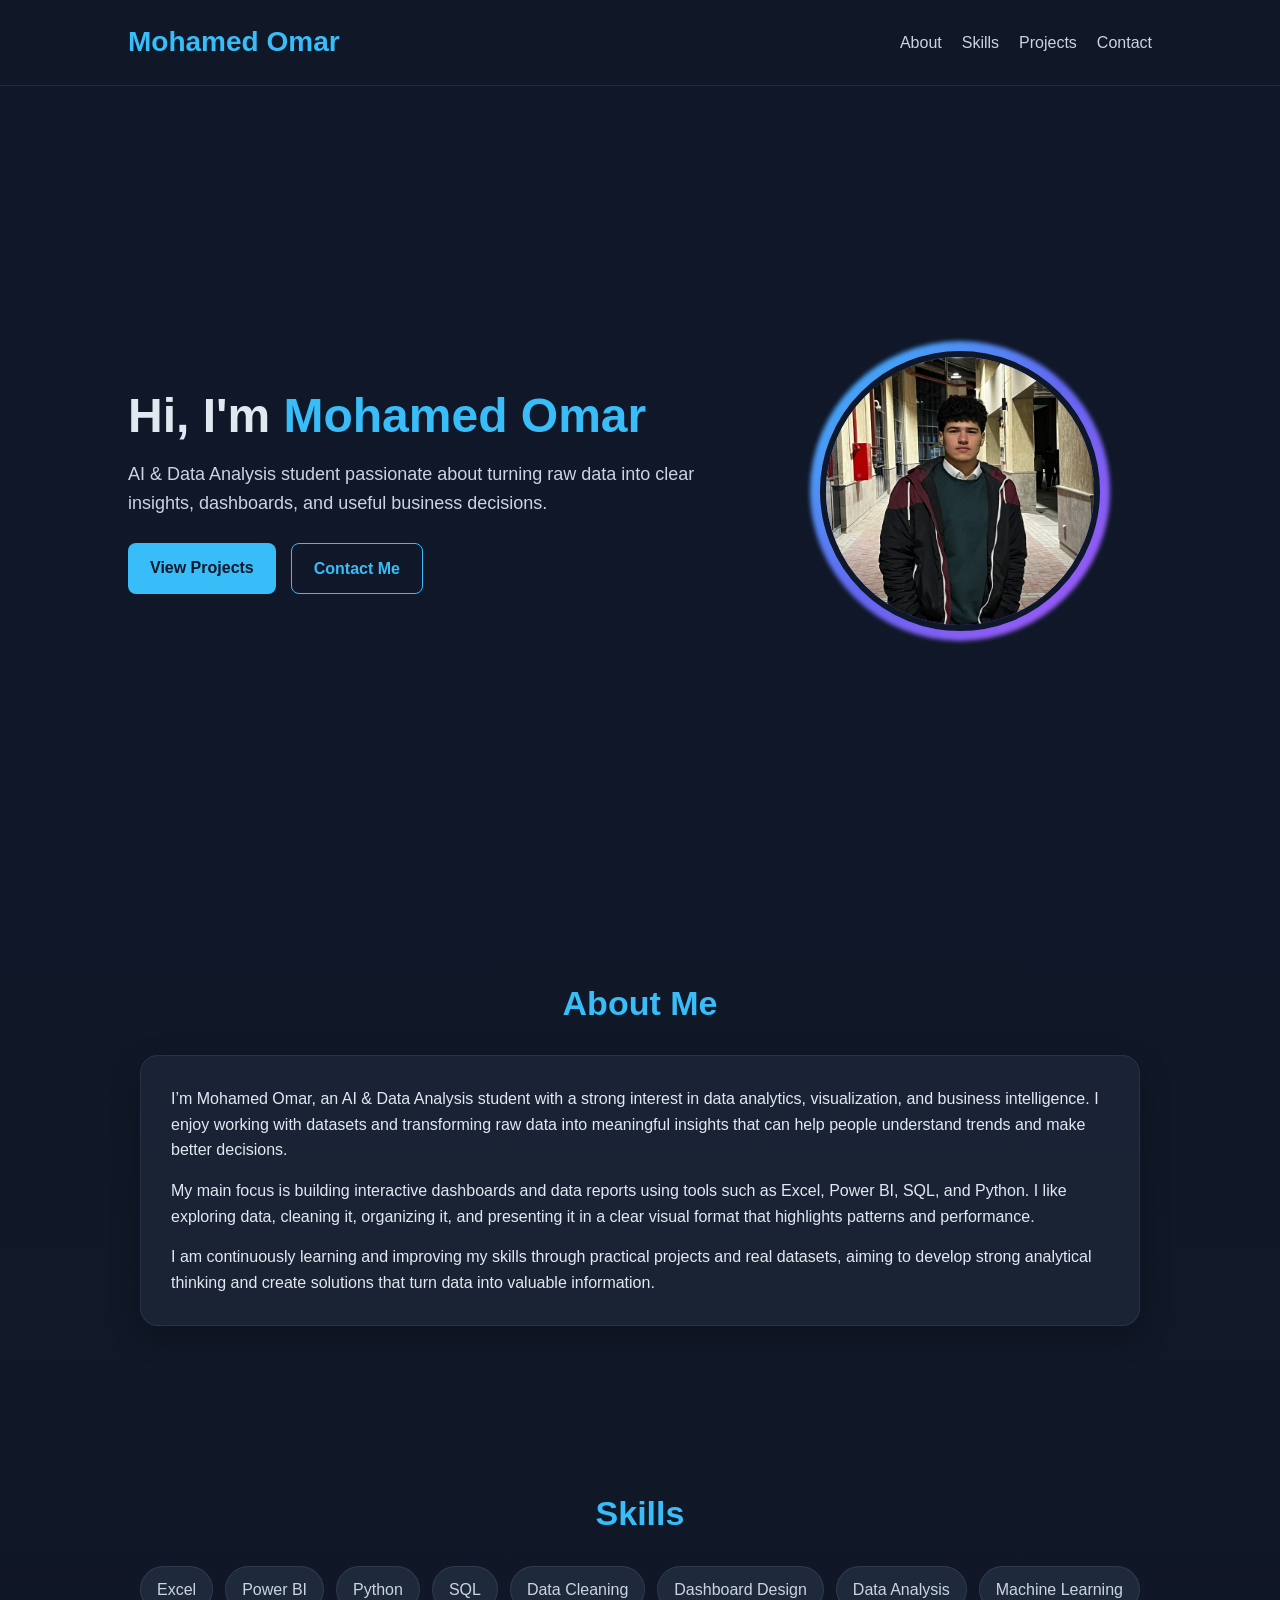
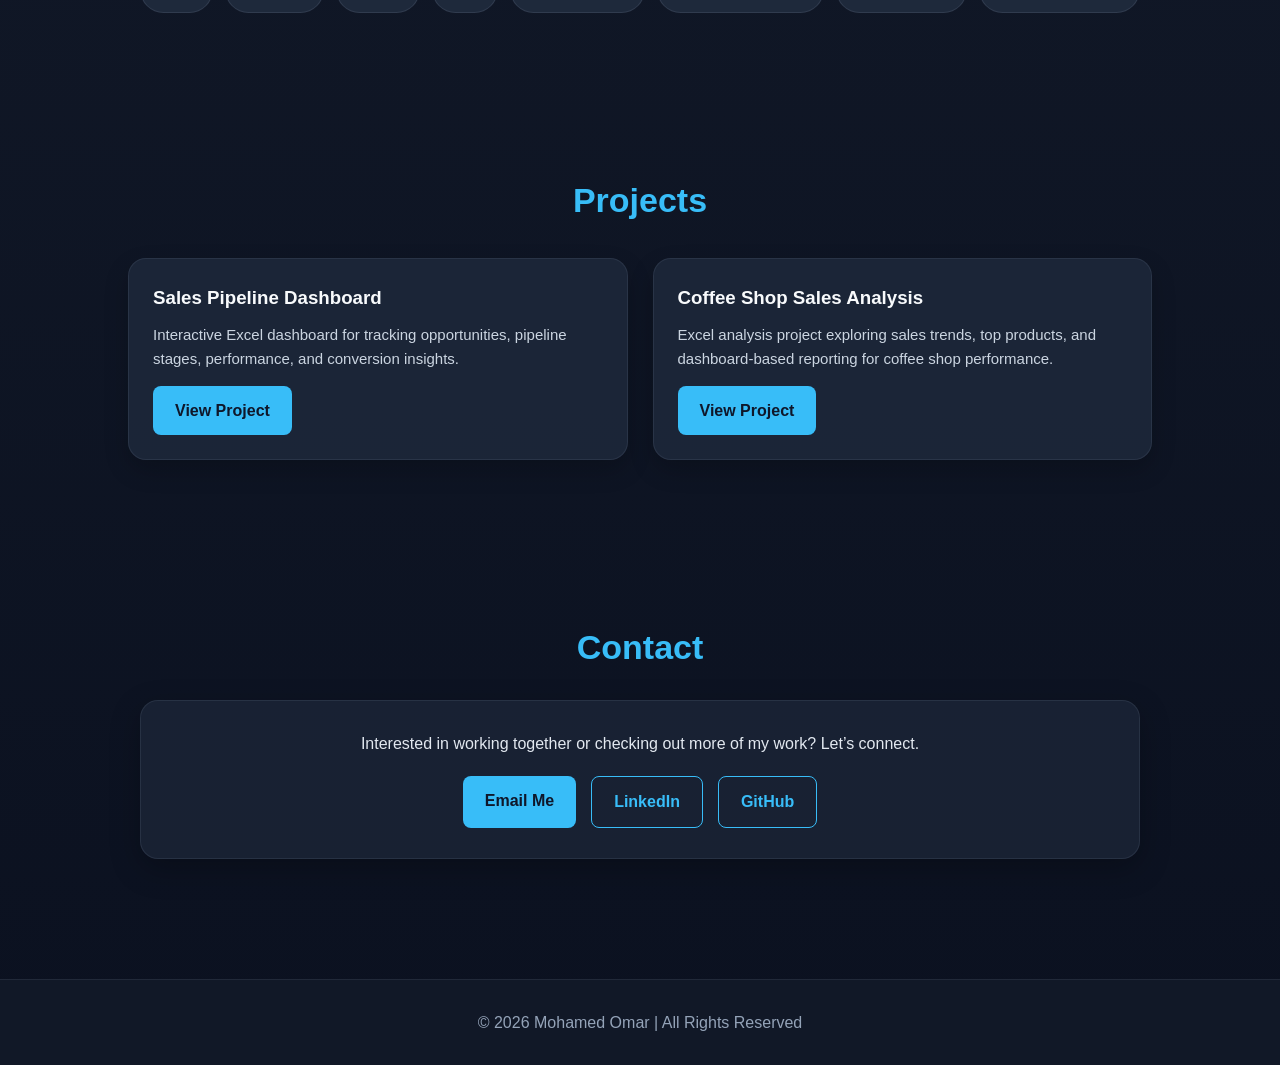
==== index.html @ f81ce647 "Update index.html" ====
<!DOCTYPE html>
<html lang="en">
<head>
  <meta charset="UTF-8" />
  <meta name="viewport" content="width=device-width, initial-scale=1.0" />
  <title>Mohamed Omar | AI & Data Analyst</title>

  <style>
    * {
      margin: 0;
      padding: 0;
      box-sizing: border-box;
      scroll-behavior: smooth;
    }

    body {
      font-family: 'Segoe UI', sans-serif;
      background: linear-gradient(180deg, #0f172a, #111827, #0b1120);
      color: #e2e8f0;
      line-height: 1.6;
    }

    a {
      text-decoration: none;
      color: inherit;
    }

    nav {
      position: sticky;
      top: 0;
      z-index: 1000;
      display: flex;
      justify-content: space-between;
      align-items: center;
      padding: 20px 10%;
      background: rgba(17, 24, 39, 0.92);
      backdrop-filter: blur(10px);
      border-bottom: 1px solid rgba(148, 163, 184, 0.15);
    }

    nav h2 {
      color: #38bdf8;
      font-size: 28px;
    }

    nav .nav-links {
      display: flex;
      gap: 20px;
      flex-wrap: wrap;
    }

    nav a {
      color: #cbd5e1;
      transition: 0.3s;
      font-weight: 500;
    }

    nav a:hover {
      color: #38bdf8;
    }

    .hero {
      min-height: 90vh;
      display: flex;
      align-items: center;
      justify-content: space-between;
      gap: 40px;
      padding: 80px 10%;
      flex-wrap: wrap;
    }

    .hero-text {
      flex: 1;
      min-width: 280px;
      max-width: 600px;
    }

    .hero-text h1 {
      font-size: 48px;
      margin-bottom: 15px;
      line-height: 1.2;
    }

    .hero-text span {
      color: #38bdf8;
    }

    .hero-text p {
      color: #cbd5e1;
      font-size: 18px;
      margin-bottom: 25px;
    }

    .hero-buttons {
      display: flex;
      gap: 15px;
      flex-wrap: wrap;
    }

    .btn {
      display: inline-block;
      padding: 12px 22px;
      border-radius: 8px;
      font-weight: bold;
      transition: 0.3s ease;
      cursor: pointer;
      border: none;
    }

    .btn-primary {
      background: #38bdf8;
      color: #0f172a;
    }

    .btn-primary:hover {
      background: #0ea5e9;
      transform: translateY(-2px);
    }

    .btn-secondary {
      border: 1px solid #38bdf8;
      color: #38bdf8;
      background: transparent;
    }

    .btn-secondary:hover {
      background: #38bdf8;
      color: #0f172a;
      transform: translateY(-2px);
    }

    .profile-wrapper {
      position: relative;
      width: 280px;
      height: 280px;
      margin: auto;
    }

    .profile-wrapper::before {
      content: "";
      position: absolute;
      inset: -10px;
      border-radius: 50%;
      background: linear-gradient(135deg, #38bdf8, #6366f1, #a855f7);
      filter: blur(2px);
    }

    .profile {
      position: relative;
      width: 100%;
      height: 100%;
      border-radius: 50%;
      object-fit: cover;
      object-position: center;
      border: 6px solid #0f172a;
      z-index: 1;
      display: block;
      background: #1e293b;
    }

    section {
      padding: 80px 10%;
    }

    .section-title {
      font-size: 34px;
      margin-bottom: 25px;
      color: #38bdf8;
      text-align: center;
    }

    .about-box,
    .contact-box {
      max-width: 1000px;
      margin: auto;
      background: rgba(30, 41, 59, 0.7);
      border: 1px solid rgba(148, 163, 184, 0.12);
      padding: 30px;
      border-radius: 18px;
      box-shadow: 0 10px 30px rgba(0, 0, 0, 0.25);
    }

    .skills {
      display: flex;
      flex-wrap: wrap;
      gap: 12px;
      justify-content: center;
      margin-top: 20px;
    }

    .skill {
      background: #1e293b;
      color: #cbd5e1;
      padding: 10px 16px;
      border-radius: 999px;
      border: 1px solid rgba(148, 163, 184, 0.15);
      transition: 0.3s;
    }

    .skill:hover {
      border-color: #38bdf8;
      color: #38bdf8;
      transform: translateY(-2px);
    }

    .cards {
      display: grid;
      grid-template-columns: repeat(auto-fit, minmax(260px, 1fr));
      gap: 25px;
      margin-top: 30px;
    }

    .card {
      background: rgba(30, 41, 59, 0.85);
      padding: 24px;
      border-radius: 18px;
      border: 1px solid rgba(148, 163, 184, 0.12);
      transition: 0.3s;
      box-shadow: 0 10px 25px rgba(0, 0, 0, 0.2);
    }

    .card:hover {
      transform: translateY(-6px);
      border-color: #38bdf8;
      box-shadow: 0 14px 35px rgba(56, 189, 248, 0.12);
    }

    .card h3 {
      margin-bottom: 10px;
      color: #f8fafc;
    }

    .card p {
      color: #cbd5e1;
      font-size: 15px;
      margin-bottom: 15px;
    }

    .contact-links {
      display: flex;
      gap: 15px;
      flex-wrap: wrap;
      margin-top: 20px;
      justify-content: center;
    }

    footer {
      text-align: center;
      padding: 30px;
      background: #111827;
      color: #94a3b8;
      border-top: 1px solid rgba(148, 163, 184, 0.12);
      margin-top: 40px;
    }

    @media (max-width: 768px) {
      nav {
        padding: 18px 6%;
      }

      .hero,
      section {
        padding-left: 6%;
        padding-right: 6%;
      }

      .hero {
        text-align: center;
        justify-content: center;
      }

      .hero-buttons {
        justify-content: center;
      }

      .hero-text h1 {
        font-size: 36px;
      }

      nav .nav-links {
        gap: 12px;
      }
    }
  </style>
</head>
<body>

  <nav>
    <h2>Mohamed Omar</h2>
    <div class="nav-links">
      <a href="#about">About</a>
      <a href="#skills">Skills</a>
      <a href="#projects">Projects</a>
      <a href="#contact">Contact</a>
    </div>
  </nav>

  <section class="hero">
    <div class="hero-text">
      <h1>Hi, I'm <span>Mohamed Omar</span></h1>
      <p>
        AI & Data Analysis student passionate about turning raw data into
        clear insights, dashboards, and useful business decisions.
      </p>

      <div class="hero-buttons">
        <a href="#projects" class="btn btn-primary">View Projects</a>
        <a href="#contact" class="btn btn-secondary">Contact Me</a>
      </div>
    </div>

    <div class="profile-wrapper">
      <img src="profile.jpg" alt="Mohamed Omar" class="profile">
    </div>
  </section>

  <section id="about">
  <h2 class="section-title">About Me</h2>
  <div class="about-box">
    <p>
      I’m Mohamed Omar, an AI & Data Analysis student with a strong interest in
      data analytics, visualization, and business intelligence. I enjoy working
      with datasets and transforming raw data into meaningful insights that can
      help people understand trends and make better decisions.
    </p>

    <p style="margin-top:15px;">
      My main focus is building interactive dashboards and data reports using
      tools such as Excel, Power BI, SQL, and Python. I like exploring data,
      cleaning it, organizing it, and presenting it in a clear visual format
      that highlights patterns and performance.
    </p>

    <p style="margin-top:15px;">
      I am continuously learning and improving my skills through practical
      projects and real datasets, aiming to develop strong analytical thinking
      and create solutions that turn data into valuable information.
    </p>
  </div>
</section>

  <section id="skills">
    <h2 class="section-title">Skills</h2>
    <div class="skills">
      <div class="skill">Excel</div>
      <div class="skill">Power BI</div>
      <div class="skill">Python</div>
      <div class="skill">SQL</div>
      <div class="skill">Data Cleaning</div>
      <div class="skill">Dashboard Design</div>
      <div class="skill">Data Analysis</div>
      <div class="skill">Machine Learning</div>
    </div>
  </section>

  <section id="projects">
    <h2 class="section-title">Projects</h2>

    <div class="cards">
      <div class="card">
        <h3>Sales Pipeline Dashboard</h3>
        <p>
          Interactive Excel dashboard for tracking opportunities,
          pipeline stages, performance, and conversion insights.
        </p>
        <a href="sales-pipeline.xlsx" target="_blank" class="btn btn-primary">
          View Project
        </a>
      </div>

      <div class="card">
        <h3>Coffee Shop Sales Analysis</h3>
        <p>
          Excel analysis project exploring sales trends, top products,
          and dashboard-based reporting for coffee shop performance.
        </p>
        <a href="coffee-shop-sales.xlsx" target="_blank" class="btn btn-primary">
          View Project
        </a>
      </div>
    </div>
  </section>

  <section id="contact">
    <h2 class="section-title">Contact</h2>
    <div class="contact-box">
      <p style="text-align:center;">
        Interested in working together or checking out more of my work?
        Let’s connect.
      </p>

      <div class="contact-links">
        <a href="mailto:yourmail@example.com" class="btn btn-primary">Email Me</a>
        <a href="https://www.linkedin.com/" target="_blank" class="btn btn-secondary">LinkedIn</a>
        <a href="https://github.com/" target="_blank" class="btn btn-secondary">GitHub</a>
      </div>
    </div>
  </section>

  <footer>
    © 2026 Mohamed Omar | All Rights Reserved
  </footer>

</body>
</html>
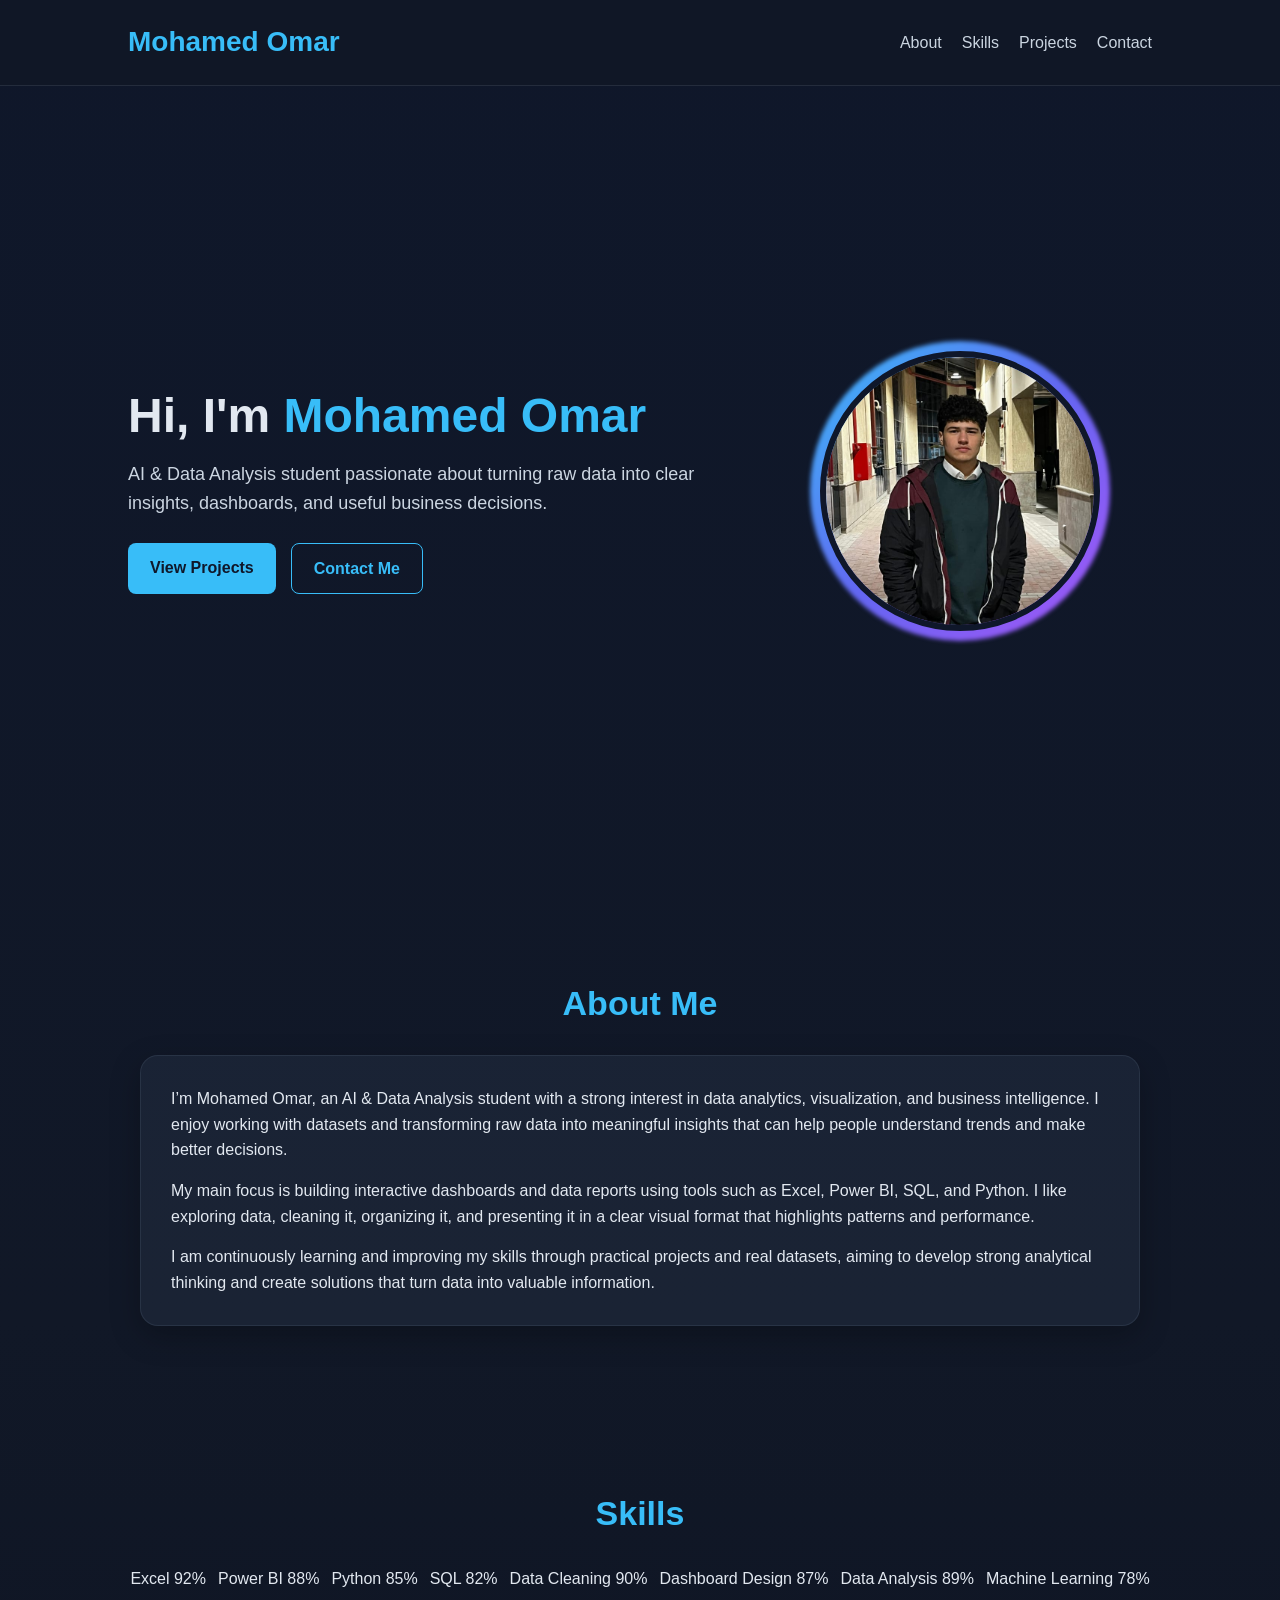
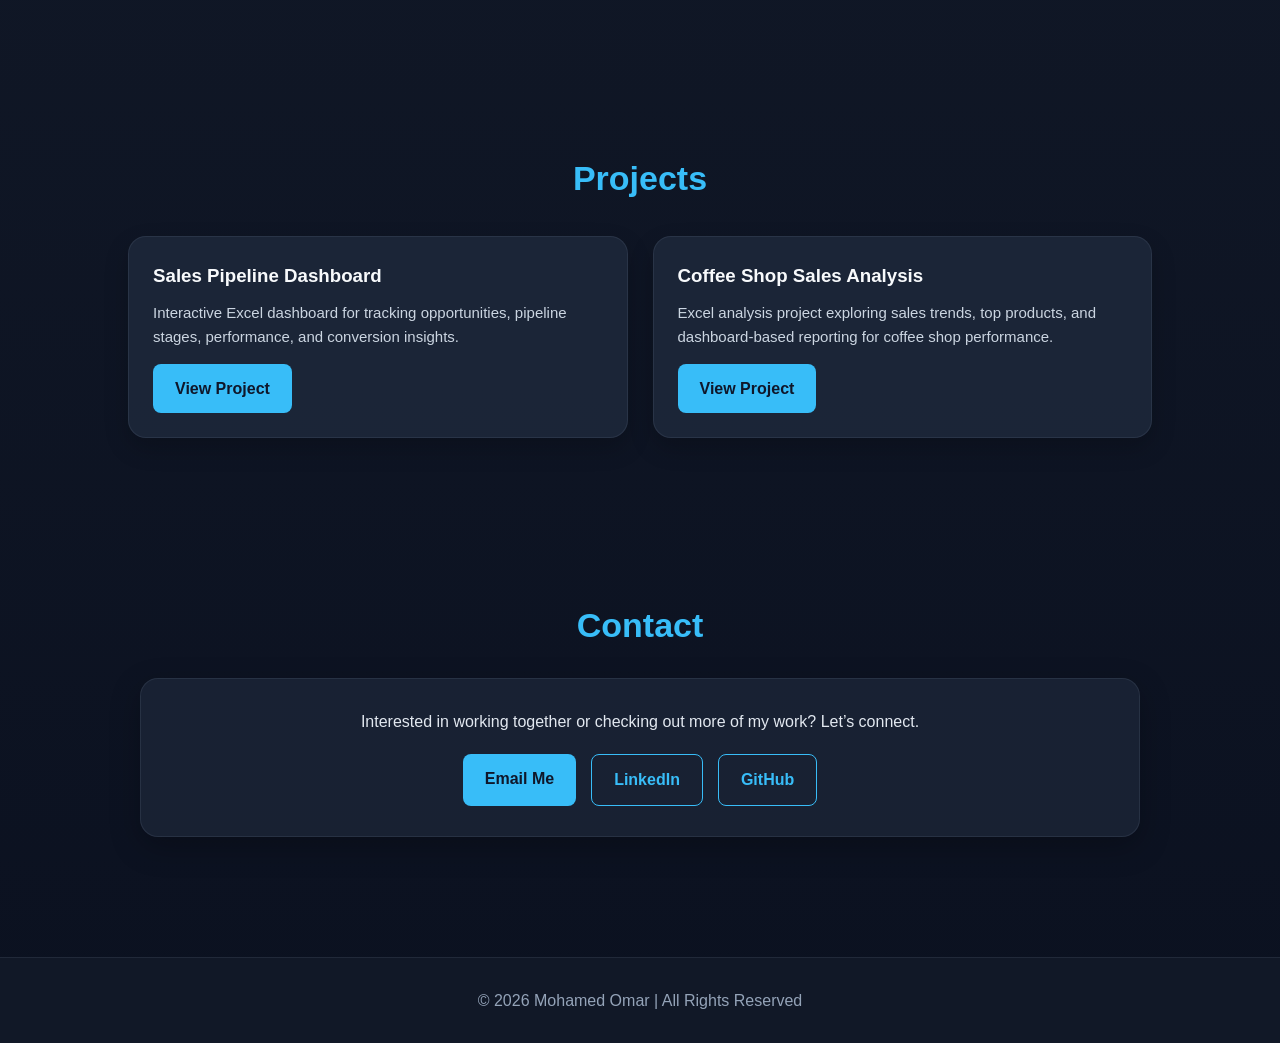
==== commit e4eb0328: "Update index.html" ====
--- a/index.html
+++ b/index.html
@@ -342,15 +342,88 @@
   <section id="skills">
     <h2 class="section-title">Skills</h2>
     <div class="skills">
-      <div class="skill">Excel</div>
-      <div class="skill">Power BI</div>
-      <div class="skill">Python</div>
-      <div class="skill">SQL</div>
-      <div class="skill">Data Cleaning</div>
-      <div class="skill">Dashboard Design</div>
-      <div class="skill">Data Analysis</div>
-      <div class="skill">Machine Learning</div>
-    </div>
+
+<div class="skill-box">
+<div class="skill-title">
+<span>Excel</span>
+<span>92%</span>
+</div>
+<div class="skill-bar">
+<div class="skill-fill" style="width:92%"></div>
+</div>
+</div>
+
+<div class="skill-box">
+<div class="skill-title">
+<span>Power BI</span>
+<span>88%</span>
+</div>
+<div class="skill-bar">
+<div class="skill-fill" style="width:88%"></div>
+</div>
+</div>
+
+<div class="skill-box">
+<div class="skill-title">
+<span>Python</span>
+<span>85%</span>
+</div>
+<div class="skill-bar">
+<div class="skill-fill" style="width:85%"></div>
+</div>
+</div>
+
+<div class="skill-box">
+<div class="skill-title">
+<span>SQL</span>
+<span>82%</span>
+</div>
+<div class="skill-bar">
+<div class="skill-fill" style="width:82%"></div>
+</div>
+</div>
+
+<div class="skill-box">
+<div class="skill-title">
+<span>Data Cleaning</span>
+<span>90%</span>
+</div>
+<div class="skill-bar">
+<div class="skill-fill" style="width:90%"></div>
+</div>
+</div>
+
+<div class="skill-box">
+<div class="skill-title">
+<span>Dashboard Design</span>
+<span>87%</span>
+</div>
+<div class="skill-bar">
+<div class="skill-fill" style="width:87%"></div>
+</div>
+</div>
+
+<div class="skill-box">
+<div class="skill-title">
+<span>Data Analysis</span>
+<span>89%</span>
+</div>
+<div class="skill-bar">
+<div class="skill-fill" style="width:89%"></div>
+</div>
+</div>
+
+<div class="skill-box">
+<div class="skill-title">
+<span>Machine Learning</span>
+<span>78%</span>
+</div>
+<div class="skill-bar">
+<div class="skill-fill" style="width:78%"></div>
+</div>
+</div>
+
+</div>
   </section>
 
   <section id="projects">
@@ -404,3 +477,4 @@
 </body>
 </html>
 
+
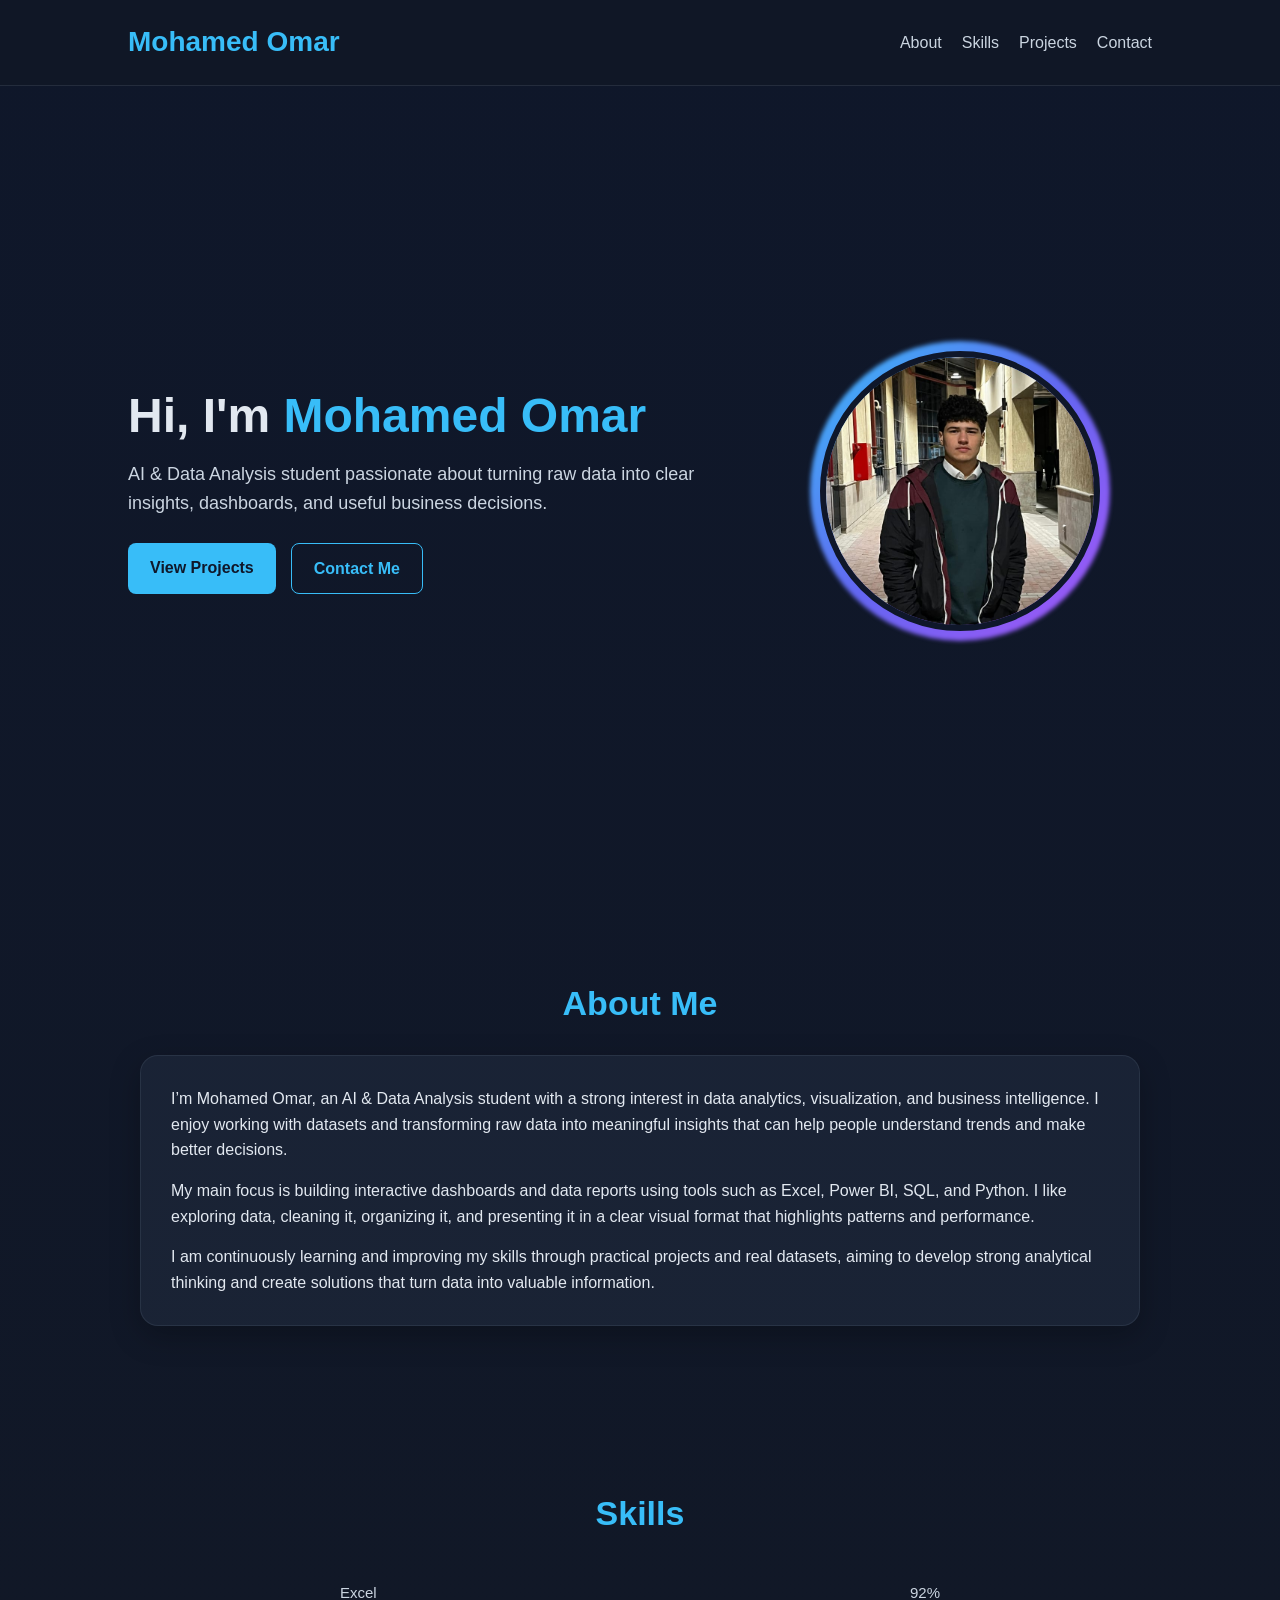
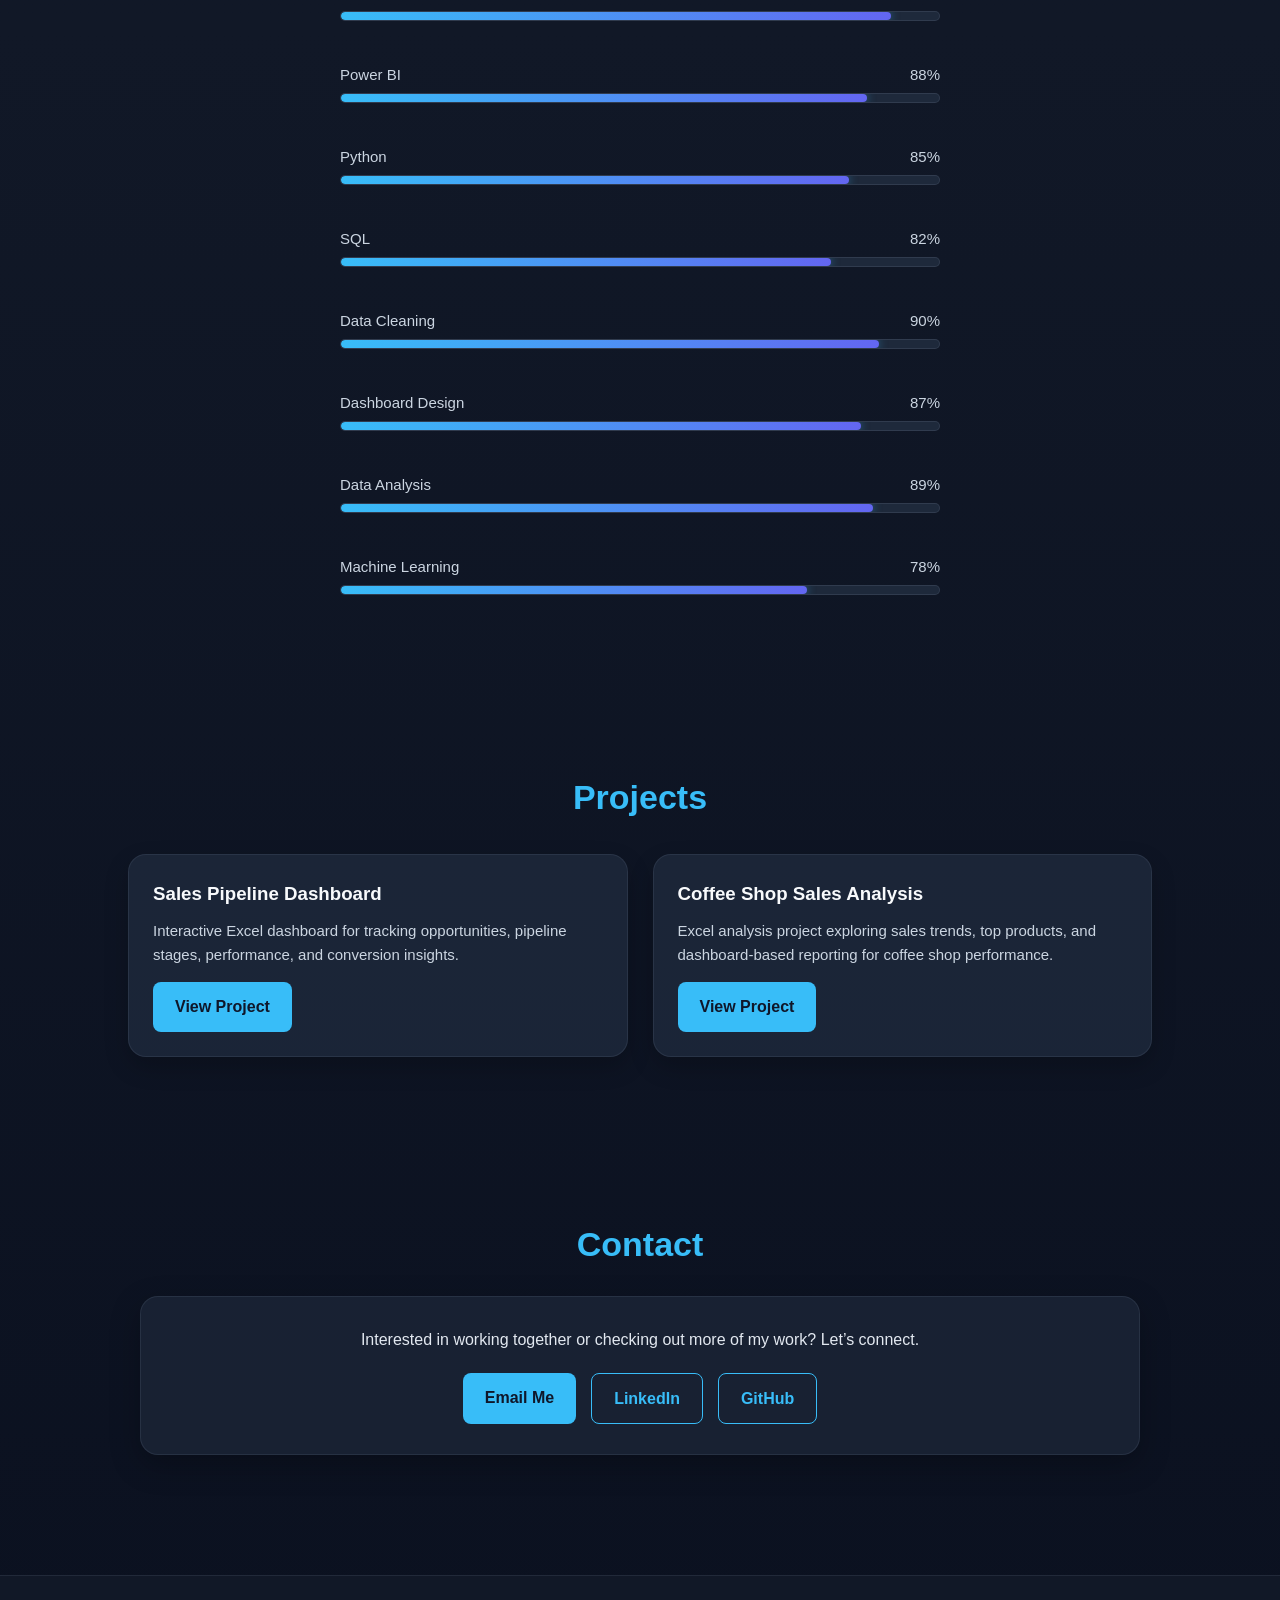
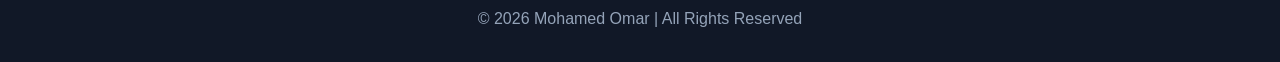
==== commit d11aa804: "Update index.html" ====
--- a/index.html
+++ b/index.html
@@ -252,7 +252,35 @@
       border-top: 1px solid rgba(148, 163, 184, 0.12);
       margin-top: 40px;
     }
-
+    .skill-box{
+  width:100%;
+  max-width:600px;
+  margin:15px auto;
+}
+
+.skill-title{
+  display:flex;
+  justify-content:space-between;
+  font-size:15px;
+  margin-bottom:6px;
+  color:#cbd5e1;
+}
+
+.skill-bar{
+  width:100%;
+  height:10px;
+  background:#1e293b;
+  border-radius:20px;
+  overflow:hidden;
+  border:1px solid rgba(148,163,184,0.15);
+}
+
+.skill-fill{
+  height:100%;
+  background:linear-gradient(90deg,#38bdf8,#6366f1);
+  border-radius:20px;
+  box-shadow:0 0 10px rgba(56,189,248,0.5);
+}
     @media (max-width: 768px) {
       nav {
         padding: 18px 6%;
@@ -478,3 +506,4 @@
 </html>
 
 
+
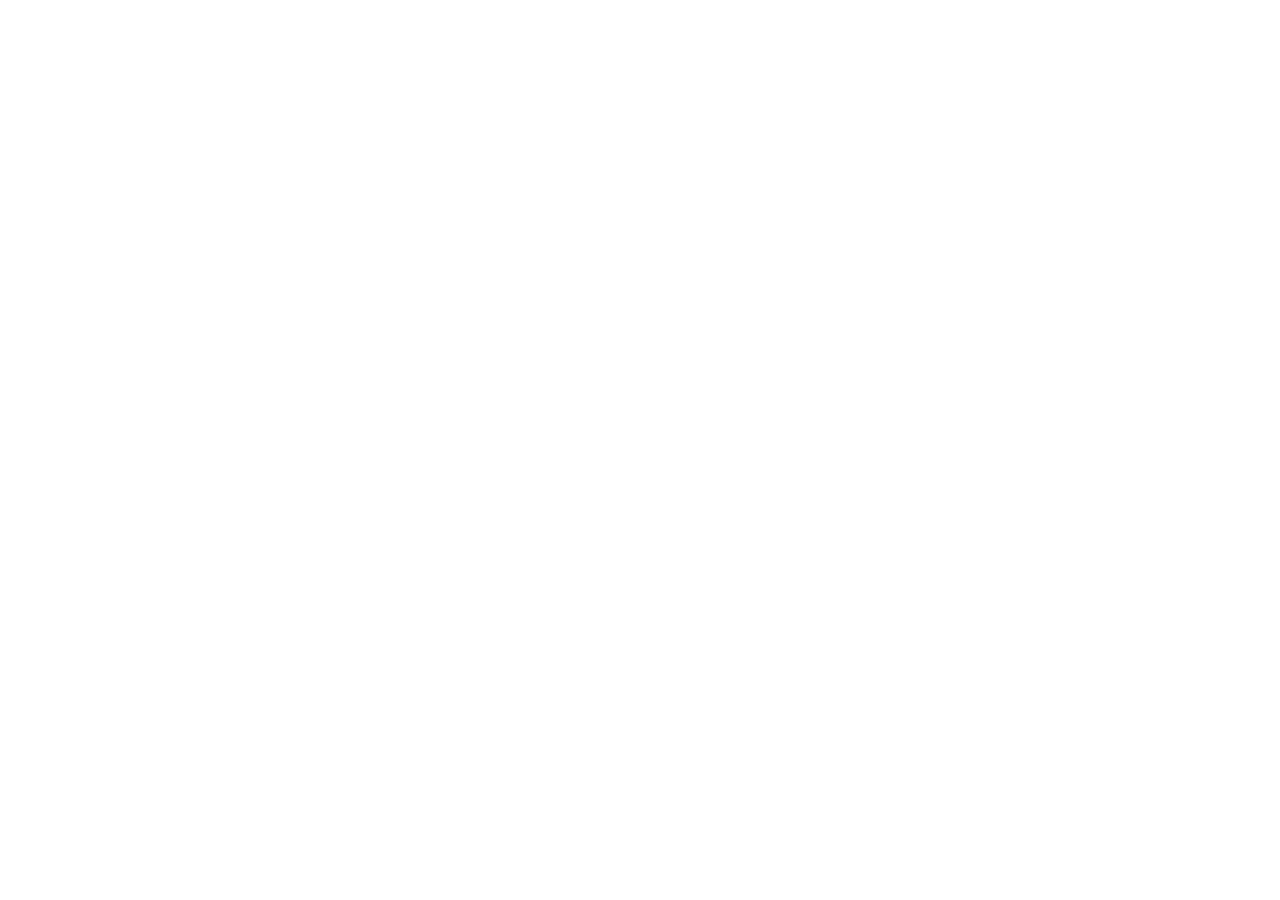
==== commit 190e9a57: "Update index.html" ====
--- a/index.html
+++ b/index.html
@@ -182,25 +182,44 @@
 
     .skills {
       display: flex;
-      flex-wrap: wrap;
-      gap: 12px;
-      justify-content: center;
-      margin-top: 20px;
-    }
-
-    .skill {
-      background: #1e293b;
-      color: #cbd5e1;
-      padding: 10px 16px;
-      border-radius: 999px;
-      border: 1px solid rgba(148, 163, 184, 0.15);
-      transition: 0.3s;
-    }
-
-    .skill:hover {
-      border-color: #38bdf8;
-      color: #38bdf8;
-      transform: translateY(-2px);
+      flex-direction: column;
+      align-items: center;
+      margin-top: 30px;
+    }
+
+    .skill-box{
+      width:100%;
+      max-width:600px;
+      margin:18px auto;
+    }
+
+    .skill-title{
+      display:flex;
+      justify-content:space-between;
+      font-size:15px;
+      margin-bottom:6px;
+      color:#cbd5e1;
+    }
+
+    .skill-bar{
+      width:100%;
+      height:10px;
+      background:#1e293b;
+      border-radius:30px;
+      overflow:hidden;
+      border:1px solid rgba(148,163,184,0.15);
+    }
+
+    .skill-fill{
+      height:100%;
+      background:linear-gradient(90deg,#38bdf8,#0ea5e9);
+      border-radius:30px;
+      box-shadow:0 0 12px rgba(56,189,248,0.6);
+      transition:0.4s;
+    }
+
+    .skill-box:hover .skill-fill{
+      box-shadow:0 0 18px rgba(56,189,248,0.9);
     }
 
     .cards {
@@ -252,35 +271,7 @@
       border-top: 1px solid rgba(148, 163, 184, 0.12);
       margin-top: 40px;
     }
-    .skill-box{
-  width:100%;
-  max-width:600px;
-  margin:15px auto;
-}
-
-.skill-title{
-  display:flex;
-  justify-content:space-between;
-  font-size:15px;
-  margin-bottom:6px;
-  color:#cbd5e1;
-}
-
-.skill-bar{
-  width:100%;
-  height:10px;
-  background:#1e293b;
-  border-radius:20px;
-  overflow:hidden;
-  border:1px solid rgba(148,163,184,0.15);
-}
-
-.skill-fill{
-  height:100%;
-  background:linear-gradient(90deg,#38bdf8,#6366f1);
-  border-radius:20px;
-  box-shadow:0 0 10px rgba(56,189,248,0.5);
-}
+
     @media (max-width: 768px) {
       nav {
         padding: 18px 6%;
@@ -312,198 +303,3 @@
   </style>
 </head>
 <body>
-
-  <nav>
-    <h2>Mohamed Omar</h2>
-    <div class="nav-links">
-      <a href="#about">About</a>
-      <a href="#skills">Skills</a>
-      <a href="#projects">Projects</a>
-      <a href="#contact">Contact</a>
-    </div>
-  </nav>
-
-  <section class="hero">
-    <div class="hero-text">
-      <h1>Hi, I'm <span>Mohamed Omar</span></h1>
-      <p>
-        AI & Data Analysis student passionate about turning raw data into
-        clear insights, dashboards, and useful business decisions.
-      </p>
-
-      <div class="hero-buttons">
-        <a href="#projects" class="btn btn-primary">View Projects</a>
-        <a href="#contact" class="btn btn-secondary">Contact Me</a>
-      </div>
-    </div>
-
-    <div class="profile-wrapper">
-      <img src="profile.jpg" alt="Mohamed Omar" class="profile">
-    </div>
-  </section>
-
-  <section id="about">
-  <h2 class="section-title">About Me</h2>
-  <div class="about-box">
-    <p>
-      I’m Mohamed Omar, an AI & Data Analysis student with a strong interest in
-      data analytics, visualization, and business intelligence. I enjoy working
-      with datasets and transforming raw data into meaningful insights that can
-      help people understand trends and make better decisions.
-    </p>
-
-    <p style="margin-top:15px;">
-      My main focus is building interactive dashboards and data reports using
-      tools such as Excel, Power BI, SQL, and Python. I like exploring data,
-      cleaning it, organizing it, and presenting it in a clear visual format
-      that highlights patterns and performance.
-    </p>
-
-    <p style="margin-top:15px;">
-      I am continuously learning and improving my skills through practical
-      projects and real datasets, aiming to develop strong analytical thinking
-      and create solutions that turn data into valuable information.
-    </p>
-  </div>
-</section>
-
-  <section id="skills">
-    <h2 class="section-title">Skills</h2>
-    <div class="skills">
-
-<div class="skill-box">
-<div class="skill-title">
-<span>Excel</span>
-<span>92%</span>
-</div>
-<div class="skill-bar">
-<div class="skill-fill" style="width:92%"></div>
-</div>
-</div>
-
-<div class="skill-box">
-<div class="skill-title">
-<span>Power BI</span>
-<span>88%</span>
-</div>
-<div class="skill-bar">
-<div class="skill-fill" style="width:88%"></div>
-</div>
-</div>
-
-<div class="skill-box">
-<div class="skill-title">
-<span>Python</span>
-<span>85%</span>
-</div>
-<div class="skill-bar">
-<div class="skill-fill" style="width:85%"></div>
-</div>
-</div>
-
-<div class="skill-box">
-<div class="skill-title">
-<span>SQL</span>
-<span>82%</span>
-</div>
-<div class="skill-bar">
-<div class="skill-fill" style="width:82%"></div>
-</div>
-</div>
-
-<div class="skill-box">
-<div class="skill-title">
-<span>Data Cleaning</span>
-<span>90%</span>
-</div>
-<div class="skill-bar">
-<div class="skill-fill" style="width:90%"></div>
-</div>
-</div>
-
-<div class="skill-box">
-<div class="skill-title">
-<span>Dashboard Design</span>
-<span>87%</span>
-</div>
-<div class="skill-bar">
-<div class="skill-fill" style="width:87%"></div>
-</div>
-</div>
-
-<div class="skill-box">
-<div class="skill-title">
-<span>Data Analysis</span>
-<span>89%</span>
-</div>
-<div class="skill-bar">
-<div class="skill-fill" style="width:89%"></div>
-</div>
-</div>
-
-<div class="skill-box">
-<div class="skill-title">
-<span>Machine Learning</span>
-<span>78%</span>
-</div>
-<div class="skill-bar">
-<div class="skill-fill" style="width:78%"></div>
-</div>
-</div>
-
-</div>
-  </section>
-
-  <section id="projects">
-    <h2 class="section-title">Projects</h2>
-
-    <div class="cards">
-      <div class="card">
-        <h3>Sales Pipeline Dashboard</h3>
-        <p>
-          Interactive Excel dashboard for tracking opportunities,
-          pipeline stages, performance, and conversion insights.
-        </p>
-        <a href="sales-pipeline.xlsx" target="_blank" class="btn btn-primary">
-          View Project
-        </a>
-      </div>
-
-      <div class="card">
-        <h3>Coffee Shop Sales Analysis</h3>
-        <p>
-          Excel analysis project exploring sales trends, top products,
-          and dashboard-based reporting for coffee shop performance.
-        </p>
-        <a href="coffee-shop-sales.xlsx" target="_blank" class="btn btn-primary">
-          View Project
-        </a>
-      </div>
-    </div>
-  </section>
-
-  <section id="contact">
-    <h2 class="section-title">Contact</h2>
-    <div class="contact-box">
-      <p style="text-align:center;">
-        Interested in working together or checking out more of my work?
-        Let’s connect.
-      </p>
-
-      <div class="contact-links">
-        <a href="mailto:yourmail@example.com" class="btn btn-primary">Email Me</a>
-        <a href="https://www.linkedin.com/" target="_blank" class="btn btn-secondary">LinkedIn</a>
-        <a href="https://github.com/" target="_blank" class="btn btn-secondary">GitHub</a>
-      </div>
-    </div>
-  </section>
-
-  <footer>
-    © 2026 Mohamed Omar | All Rights Reserved
-  </footer>
-
-</body>
-</html>
-
-
-
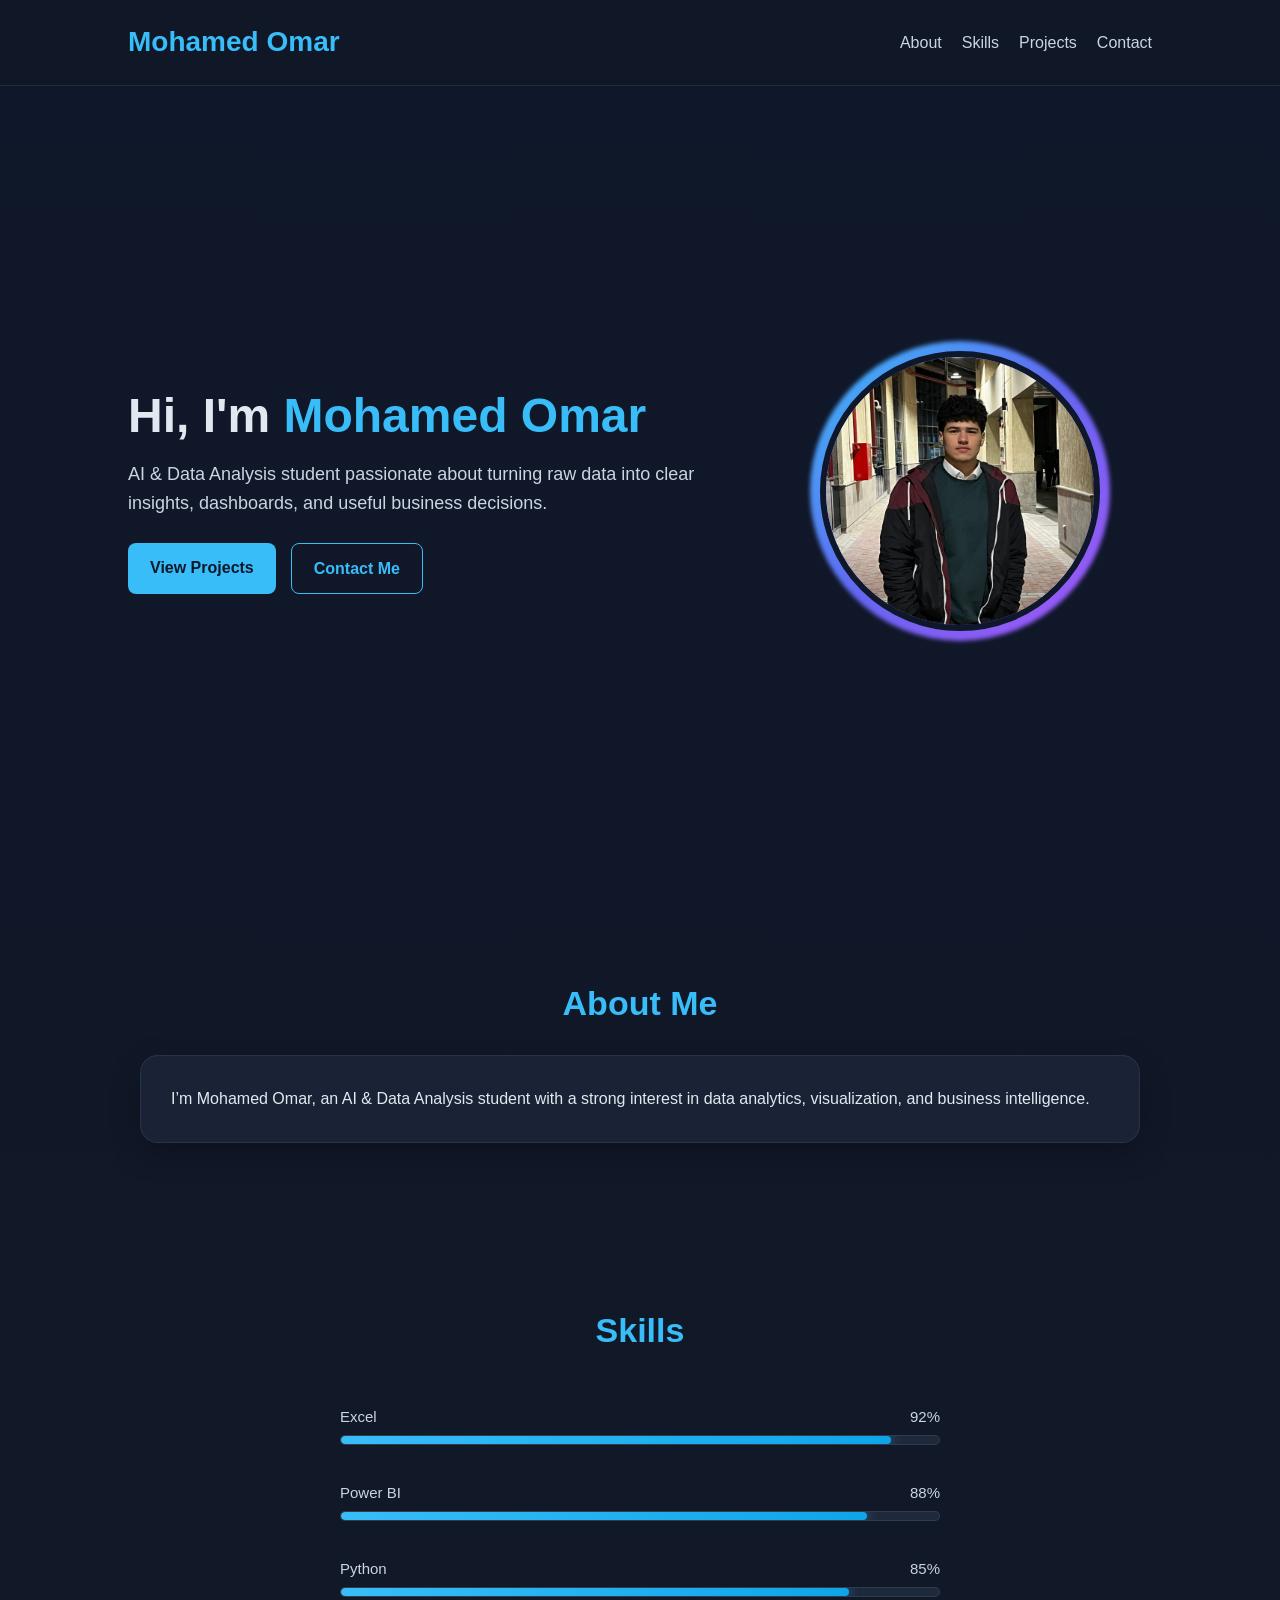
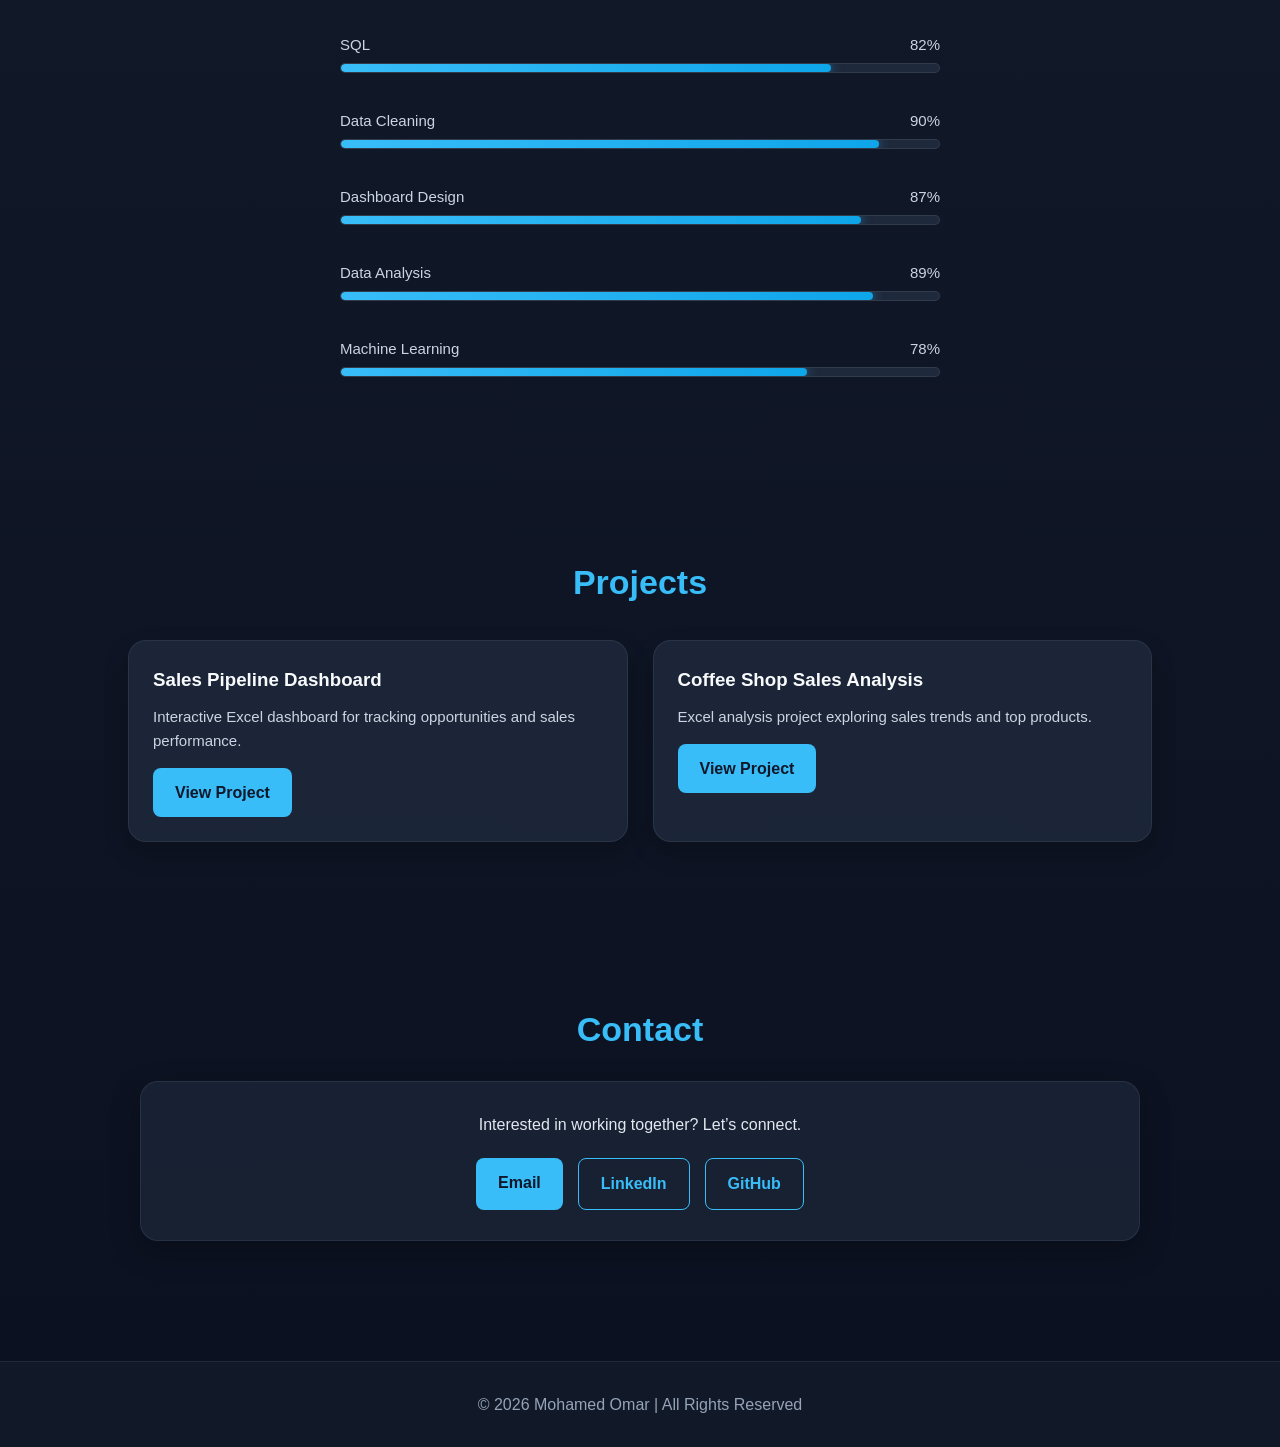
==== commit 99ea5671: "Update index.html" ====
--- a/index.html
+++ b/index.html
@@ -1,305 +1,457 @@
 <!DOCTYPE html>
 <html lang="en">
 <head>
-  <meta charset="UTF-8" />
-  <meta name="viewport" content="width=device-width, initial-scale=1.0" />
-  <title>Mohamed Omar | AI & Data Analyst</title>
-
-  <style>
-    * {
-      margin: 0;
-      padding: 0;
-      box-sizing: border-box;
-      scroll-behavior: smooth;
-    }
-
-    body {
-      font-family: 'Segoe UI', sans-serif;
-      background: linear-gradient(180deg, #0f172a, #111827, #0b1120);
-      color: #e2e8f0;
-      line-height: 1.6;
-    }
-
-    a {
-      text-decoration: none;
-      color: inherit;
-    }
-
-    nav {
-      position: sticky;
-      top: 0;
-      z-index: 1000;
-      display: flex;
-      justify-content: space-between;
-      align-items: center;
-      padding: 20px 10%;
-      background: rgba(17, 24, 39, 0.92);
-      backdrop-filter: blur(10px);
-      border-bottom: 1px solid rgba(148, 163, 184, 0.15);
-    }
-
-    nav h2 {
-      color: #38bdf8;
-      font-size: 28px;
-    }
-
-    nav .nav-links {
-      display: flex;
-      gap: 20px;
-      flex-wrap: wrap;
-    }
-
-    nav a {
-      color: #cbd5e1;
-      transition: 0.3s;
-      font-weight: 500;
-    }
-
-    nav a:hover {
-      color: #38bdf8;
-    }
-
-    .hero {
-      min-height: 90vh;
-      display: flex;
-      align-items: center;
-      justify-content: space-between;
-      gap: 40px;
-      padding: 80px 10%;
-      flex-wrap: wrap;
-    }
-
-    .hero-text {
-      flex: 1;
-      min-width: 280px;
-      max-width: 600px;
-    }
-
-    .hero-text h1 {
-      font-size: 48px;
-      margin-bottom: 15px;
-      line-height: 1.2;
-    }
-
-    .hero-text span {
-      color: #38bdf8;
-    }
-
-    .hero-text p {
-      color: #cbd5e1;
-      font-size: 18px;
-      margin-bottom: 25px;
-    }
-
-    .hero-buttons {
-      display: flex;
-      gap: 15px;
-      flex-wrap: wrap;
-    }
-
-    .btn {
-      display: inline-block;
-      padding: 12px 22px;
-      border-radius: 8px;
-      font-weight: bold;
-      transition: 0.3s ease;
-      cursor: pointer;
-      border: none;
-    }
-
-    .btn-primary {
-      background: #38bdf8;
-      color: #0f172a;
-    }
-
-    .btn-primary:hover {
-      background: #0ea5e9;
-      transform: translateY(-2px);
-    }
-
-    .btn-secondary {
-      border: 1px solid #38bdf8;
-      color: #38bdf8;
-      background: transparent;
-    }
-
-    .btn-secondary:hover {
-      background: #38bdf8;
-      color: #0f172a;
-      transform: translateY(-2px);
-    }
-
-    .profile-wrapper {
-      position: relative;
-      width: 280px;
-      height: 280px;
-      margin: auto;
-    }
-
-    .profile-wrapper::before {
-      content: "";
-      position: absolute;
-      inset: -10px;
-      border-radius: 50%;
-      background: linear-gradient(135deg, #38bdf8, #6366f1, #a855f7);
-      filter: blur(2px);
-    }
-
-    .profile {
-      position: relative;
-      width: 100%;
-      height: 100%;
-      border-radius: 50%;
-      object-fit: cover;
-      object-position: center;
-      border: 6px solid #0f172a;
-      z-index: 1;
-      display: block;
-      background: #1e293b;
-    }
-
-    section {
-      padding: 80px 10%;
-    }
-
-    .section-title {
-      font-size: 34px;
-      margin-bottom: 25px;
-      color: #38bdf8;
-      text-align: center;
-    }
-
-    .about-box,
-    .contact-box {
-      max-width: 1000px;
-      margin: auto;
-      background: rgba(30, 41, 59, 0.7);
-      border: 1px solid rgba(148, 163, 184, 0.12);
-      padding: 30px;
-      border-radius: 18px;
-      box-shadow: 0 10px 30px rgba(0, 0, 0, 0.25);
-    }
-
-    .skills {
-      display: flex;
-      flex-direction: column;
-      align-items: center;
-      margin-top: 30px;
-    }
-
-    .skill-box{
-      width:100%;
-      max-width:600px;
-      margin:18px auto;
-    }
-
-    .skill-title{
-      display:flex;
-      justify-content:space-between;
-      font-size:15px;
-      margin-bottom:6px;
-      color:#cbd5e1;
-    }
-
-    .skill-bar{
-      width:100%;
-      height:10px;
-      background:#1e293b;
-      border-radius:30px;
-      overflow:hidden;
-      border:1px solid rgba(148,163,184,0.15);
-    }
-
-    .skill-fill{
-      height:100%;
-      background:linear-gradient(90deg,#38bdf8,#0ea5e9);
-      border-radius:30px;
-      box-shadow:0 0 12px rgba(56,189,248,0.6);
-      transition:0.4s;
-    }
-
-    .skill-box:hover .skill-fill{
-      box-shadow:0 0 18px rgba(56,189,248,0.9);
-    }
-
-    .cards {
-      display: grid;
-      grid-template-columns: repeat(auto-fit, minmax(260px, 1fr));
-      gap: 25px;
-      margin-top: 30px;
-    }
-
-    .card {
-      background: rgba(30, 41, 59, 0.85);
-      padding: 24px;
-      border-radius: 18px;
-      border: 1px solid rgba(148, 163, 184, 0.12);
-      transition: 0.3s;
-      box-shadow: 0 10px 25px rgba(0, 0, 0, 0.2);
-    }
-
-    .card:hover {
-      transform: translateY(-6px);
-      border-color: #38bdf8;
-      box-shadow: 0 14px 35px rgba(56, 189, 248, 0.12);
-    }
-
-    .card h3 {
-      margin-bottom: 10px;
-      color: #f8fafc;
-    }
-
-    .card p {
-      color: #cbd5e1;
-      font-size: 15px;
-      margin-bottom: 15px;
-    }
-
-    .contact-links {
-      display: flex;
-      gap: 15px;
-      flex-wrap: wrap;
-      margin-top: 20px;
-      justify-content: center;
-    }
-
-    footer {
-      text-align: center;
-      padding: 30px;
-      background: #111827;
-      color: #94a3b8;
-      border-top: 1px solid rgba(148, 163, 184, 0.12);
-      margin-top: 40px;
-    }
-
-    @media (max-width: 768px) {
-      nav {
-        padding: 18px 6%;
-      }
-
-      .hero,
-      section {
-        padding-left: 6%;
-        padding-right: 6%;
-      }
-
-      .hero {
-        text-align: center;
-        justify-content: center;
-      }
-
-      .hero-buttons {
-        justify-content: center;
-      }
-
-      .hero-text h1 {
-        font-size: 36px;
-      }
-
-      nav .nav-links {
-        gap: 12px;
-      }
-    }
-  </style>
+<meta charset="UTF-8">
+<meta name="viewport" content="width=device-width, initial-scale=1.0">
+<title>Mohamed Omar | AI & Data Analyst</title>
+
+<style>
+
+*{
+margin:0;
+padding:0;
+box-sizing:border-box;
+scroll-behavior:smooth;
+}
+
+body{
+font-family:'Segoe UI',sans-serif;
+background:linear-gradient(180deg,#0f172a,#111827,#0b1120);
+color:#e2e8f0;
+line-height:1.6;
+}
+
+a{
+text-decoration:none;
+color:inherit;
+}
+
+nav{
+position:sticky;
+top:0;
+z-index:1000;
+display:flex;
+justify-content:space-between;
+align-items:center;
+padding:20px 10%;
+background:rgba(17,24,39,0.92);
+backdrop-filter:blur(10px);
+border-bottom:1px solid rgba(148,163,184,0.15);
+}
+
+nav h2{
+color:#38bdf8;
+font-size:28px;
+}
+
+nav .nav-links{
+display:flex;
+gap:20px;
+flex-wrap:wrap;
+}
+
+nav a{
+color:#cbd5e1;
+transition:.3s;
+font-weight:500;
+}
+
+nav a:hover{
+color:#38bdf8;
+}
+
+.hero{
+min-height:90vh;
+display:flex;
+align-items:center;
+justify-content:space-between;
+gap:40px;
+padding:80px 10%;
+flex-wrap:wrap;
+}
+
+.hero-text{
+flex:1;
+min-width:280px;
+max-width:600px;
+}
+
+.hero-text h1{
+font-size:48px;
+margin-bottom:15px;
+line-height:1.2;
+}
+
+.hero-text span{
+color:#38bdf8;
+}
+
+.hero-text p{
+color:#cbd5e1;
+font-size:18px;
+margin-bottom:25px;
+}
+
+.hero-buttons{
+display:flex;
+gap:15px;
+flex-wrap:wrap;
+}
+
+.btn{
+display:inline-block;
+padding:12px 22px;
+border-radius:8px;
+font-weight:bold;
+transition:.3s ease;
+cursor:pointer;
+border:none;
+}
+
+.btn-primary{
+background:#38bdf8;
+color:#0f172a;
+}
+
+.btn-primary:hover{
+background:#0ea5e9;
+transform:translateY(-2px);
+}
+
+.btn-secondary{
+border:1px solid #38bdf8;
+color:#38bdf8;
+background:transparent;
+}
+
+.btn-secondary:hover{
+background:#38bdf8;
+color:#0f172a;
+transform:translateY(-2px);
+}
+
+.profile-wrapper{
+position:relative;
+width:280px;
+height:280px;
+margin:auto;
+}
+
+.profile-wrapper::before{
+content:"";
+position:absolute;
+inset:-10px;
+border-radius:50%;
+background:linear-gradient(135deg,#38bdf8,#6366f1,#a855f7);
+filter:blur(2px);
+}
+
+.profile{
+position:relative;
+width:100%;
+height:100%;
+border-radius:50%;
+object-fit:cover;
+border:6px solid #0f172a;
+background:#1e293b;
+}
+
+section{
+padding:80px 10%;
+}
+
+.section-title{
+font-size:34px;
+margin-bottom:25px;
+color:#38bdf8;
+text-align:center;
+}
+
+.about-box,.contact-box{
+max-width:1000px;
+margin:auto;
+background:rgba(30,41,59,.7);
+border:1px solid rgba(148,163,184,.12);
+padding:30px;
+border-radius:18px;
+box-shadow:0 10px 30px rgba(0,0,0,.25);
+}
+
+/* Skills */
+
+.skills{
+display:flex;
+flex-direction:column;
+align-items:center;
+margin-top:30px;
+}
+
+.skill-box{
+width:100%;
+max-width:600px;
+margin:18px auto;
+}
+
+.skill-title{
+display:flex;
+justify-content:space-between;
+font-size:15px;
+margin-bottom:6px;
+color:#cbd5e1;
+}
+
+.skill-bar{
+width:100%;
+height:10px;
+background:#1e293b;
+border-radius:30px;
+overflow:hidden;
+border:1px solid rgba(148,163,184,0.15);
+}
+
+.skill-fill{
+height:100%;
+background:linear-gradient(90deg,#38bdf8,#0ea5e9);
+border-radius:30px;
+box-shadow:0 0 12px rgba(56,189,248,0.6);
+transition:.4s;
+}
+
+.skill-box:hover .skill-fill{
+box-shadow:0 0 18px rgba(56,189,248,0.9);
+}
+
+/* Projects */
+
+.cards{
+display:grid;
+grid-template-columns:repeat(auto-fit,minmax(260px,1fr));
+gap:25px;
+margin-top:30px;
+}
+
+.card{
+background:rgba(30,41,59,.85);
+padding:24px;
+border-radius:18px;
+border:1px solid rgba(148,163,184,.12);
+transition:.3s;
+box-shadow:0 10px 25px rgba(0,0,0,.2);
+}
+
+.card:hover{
+transform:translateY(-6px);
+border-color:#38bdf8;
+box-shadow:0 14px 35px rgba(56,189,248,.12);
+}
+
+.card h3{
+margin-bottom:10px;
+color:#f8fafc;
+}
+
+.card p{
+color:#cbd5e1;
+font-size:15px;
+margin-bottom:15px;
+}
+
+/* Contact */
+
+.contact-links{
+display:flex;
+gap:15px;
+flex-wrap:wrap;
+margin-top:20px;
+justify-content:center;
+}
+
+footer{
+text-align:center;
+padding:30px;
+background:#111827;
+color:#94a3b8;
+border-top:1px solid rgba(148,163,184,.12);
+margin-top:40px;
+}
+
+</style>
 </head>
+
 <body>
+
+<nav>
+<h2>Mohamed Omar</h2>
+<div class="nav-links">
+<a href="#about">About</a>
+<a href="#skills">Skills</a>
+<a href="#projects">Projects</a>
+<a href="#contact">Contact</a>
+</div>
+</nav>
+
+<section class="hero">
+<div class="hero-text">
+<h1>Hi, I'm <span>Mohamed Omar</span></h1>
+<p>
+AI & Data Analysis student passionate about turning raw data into
+clear insights, dashboards, and useful business decisions.
+</p>
+
+<div class="hero-buttons">
+<a href="#projects" class="btn btn-primary">View Projects</a>
+<a href="#contact" class="btn btn-secondary">Contact Me</a>
+</div>
+</div>
+
+<div class="profile-wrapper">
+<img src="profile.jpg" class="profile">
+</div>
+</section>
+
+<section id="about">
+<h2 class="section-title">About Me</h2>
+<div class="about-box">
+<p>
+I’m Mohamed Omar, an AI & Data Analysis student with a strong interest in
+data analytics, visualization, and business intelligence.
+</p>
+</div>
+</section>
+
+<section id="skills">
+<h2 class="section-title">Skills</h2>
+
+<div class="skills">
+
+<div class="skill-box">
+<div class="skill-title">
+<span>Excel</span>
+<span>92%</span>
+</div>
+<div class="skill-bar">
+<div class="skill-fill" style="width:92%"></div>
+</div>
+</div>
+
+<div class="skill-box">
+<div class="skill-title">
+<span>Power BI</span>
+<span>88%</span>
+</div>
+<div class="skill-bar">
+<div class="skill-fill" style="width:88%"></div>
+</div>
+</div>
+
+<div class="skill-box">
+<div class="skill-title">
+<span>Python</span>
+<span>85%</span>
+</div>
+<div class="skill-bar">
+<div class="skill-fill" style="width:85%"></div>
+</div>
+</div>
+
+<div class="skill-box">
+<div class="skill-title">
+<span>SQL</span>
+<span>82%</span>
+</div>
+<div class="skill-bar">
+<div class="skill-fill" style="width:82%"></div>
+</div>
+</div>
+
+<div class="skill-box">
+<div class="skill-title">
+<span>Data Cleaning</span>
+<span>90%</span>
+</div>
+<div class="skill-bar">
+<div class="skill-fill" style="width:90%"></div>
+</div>
+</div>
+
+<div class="skill-box">
+<div class="skill-title">
+<span>Dashboard Design</span>
+<span>87%</span>
+</div>
+<div class="skill-bar">
+<div class="skill-fill" style="width:87%"></div>
+</div>
+</div>
+
+<div class="skill-box">
+<div class="skill-title">
+<span>Data Analysis</span>
+<span>89%</span>
+</div>
+<div class="skill-bar">
+<div class="skill-fill" style="width:89%"></div>
+</div>
+</div>
+
+<div class="skill-box">
+<div class="skill-title">
+<span>Machine Learning</span>
+<span>78%</span>
+</div>
+<div class="skill-bar">
+<div class="skill-fill" style="width:78%"></div>
+</div>
+</div>
+
+</div>
+</section>
+
+<section id="projects">
+<h2 class="section-title">Projects</h2>
+
+<div class="cards">
+
+<div class="card">
+<h3>Sales Pipeline Dashboard</h3>
+<p>
+Interactive Excel dashboard for tracking opportunities and sales performance.
+</p>
+<a href="sales-pipeline.xlsx" target="_blank" class="btn btn-primary">View Project</a>
+</div>
+
+<div class="card">
+<h3>Coffee Shop Sales Analysis</h3>
+<p>
+Excel analysis project exploring sales trends and top products.
+</p>
+<a href="coffee-shop-sales.xlsx" target="_blank" class="btn btn-primary">View Project</a>
+</div>
+
+</div>
+</section>
+
+<section id="contact">
+<h2 class="section-title">Contact</h2>
+
+<div class="contact-box">
+
+<p style="text-align:center;">
+Interested in working together? Let’s connect.
+</p>
+
+<div class="contact-links">
+<a href="mailto:yourmail@example.com" class="btn btn-primary">Email</a>
+<a href="https://linkedin.com" class="btn btn-secondary">LinkedIn</a>
+<a href="https://github.com" class="btn btn-secondary">GitHub</a>
+</div>
+
+</div>
+</section>
+
+<footer>
+© 2026 Mohamed Omar | All Rights Reserved
+</footer>
+
+</body>
+</html>
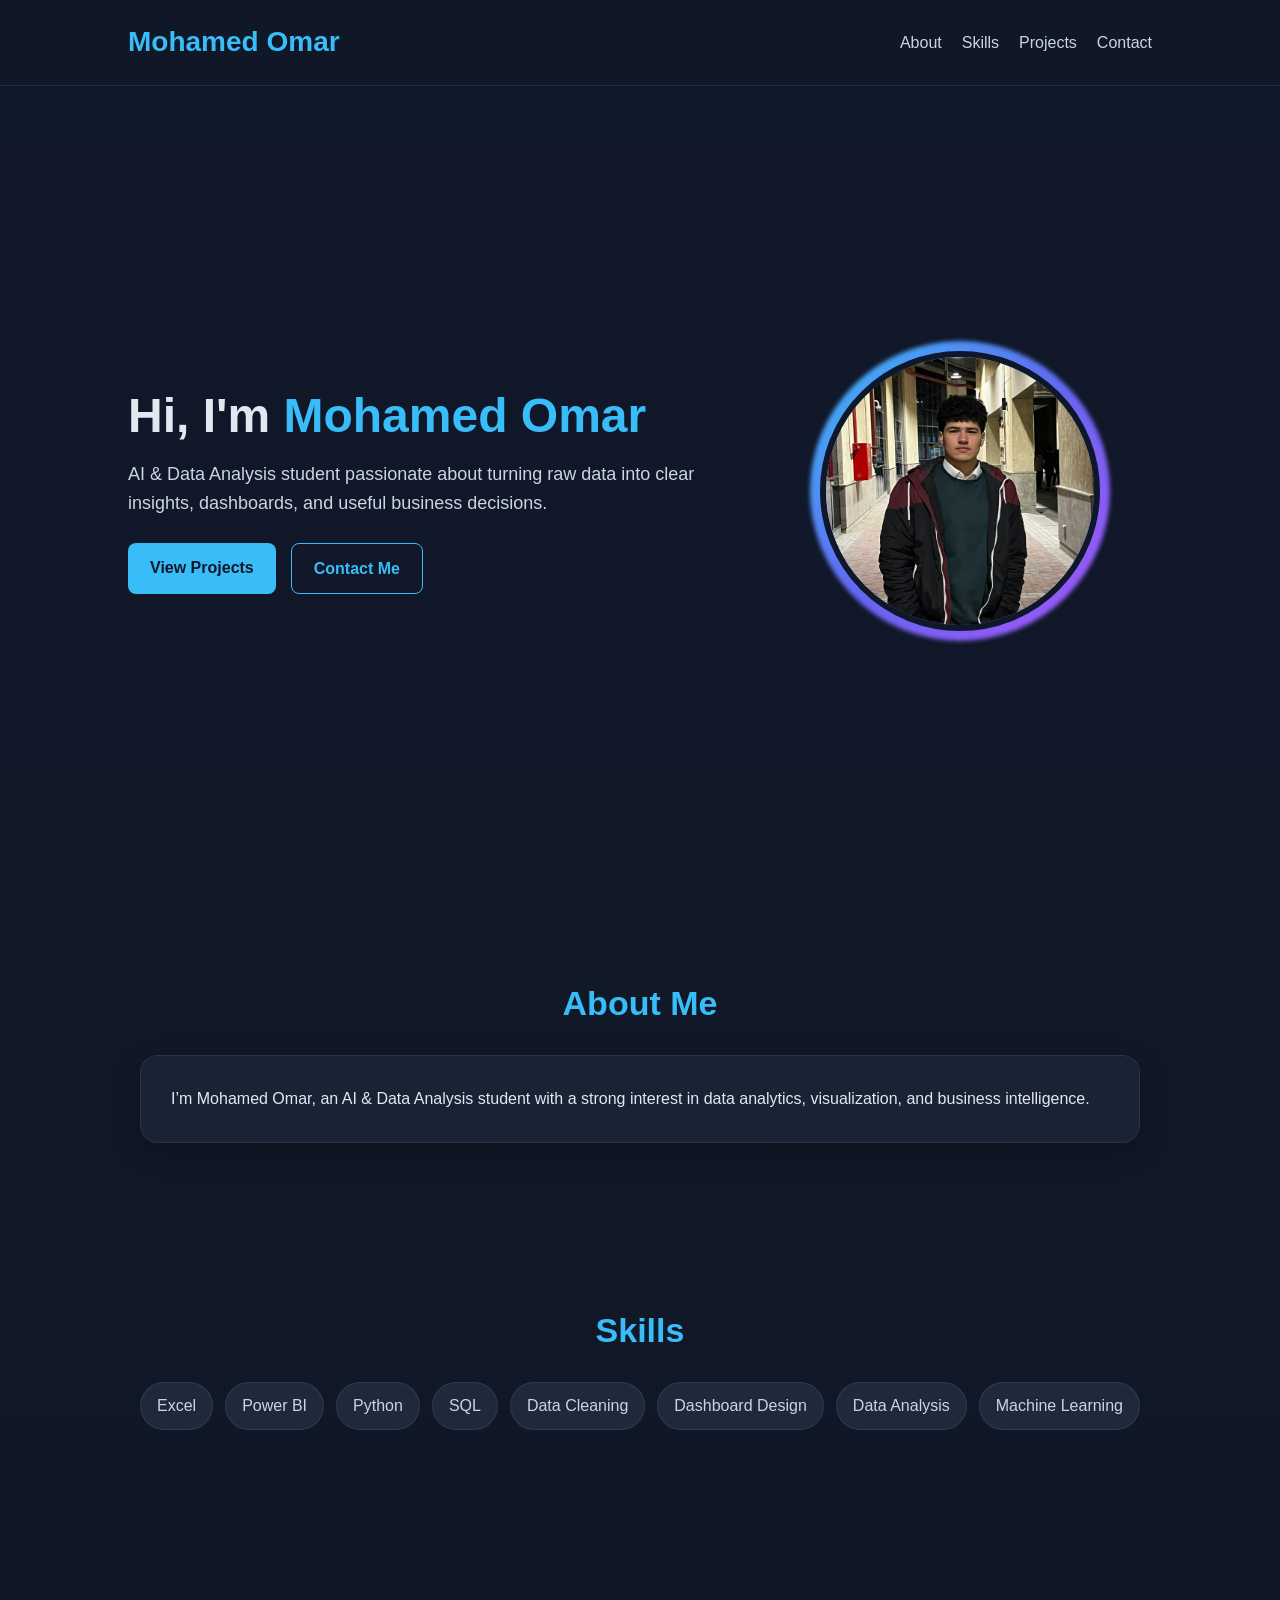
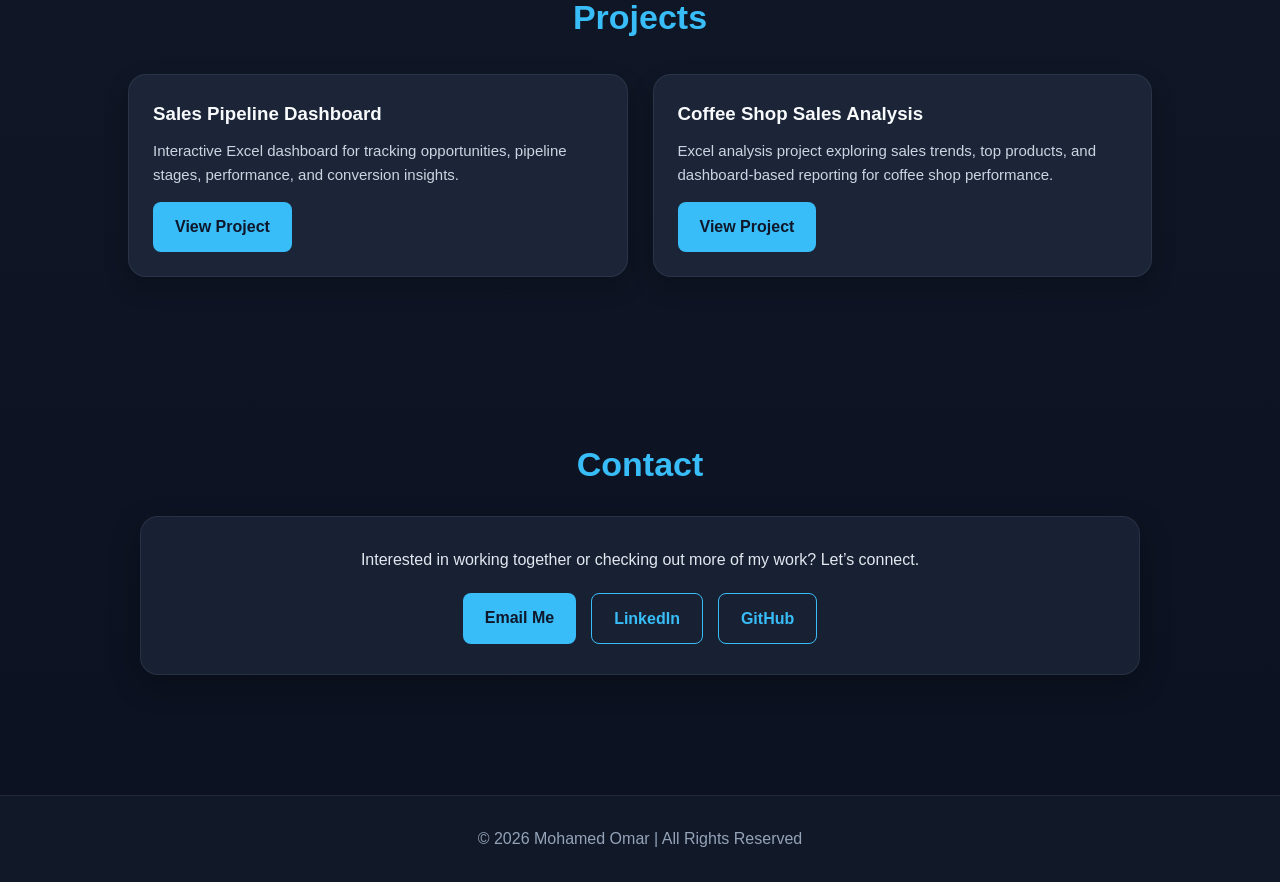
==== commit 19e28baa: "Update index.html" ====
--- a/index.html
+++ b/index.html
@@ -1,8 +1,9 @@
 <!DOCTYPE html>
 <html lang="en">
+
 <head>
-<meta charset="UTF-8">
-<meta name="viewport" content="width=device-width, initial-scale=1.0">
+<meta charset="UTF-8" />
+<meta name="viewport" content="width=device-width, initial-scale=1.0" />
 <title>Mohamed Omar | AI & Data Analyst</title>
 
 <style>
@@ -52,7 +53,7 @@
 
 nav a{
 color:#cbd5e1;
-transition:.3s;
+transition:0.3s;
 font-weight:500;
 }
 
@@ -103,7 +104,7 @@
 padding:12px 22px;
 border-radius:8px;
 font-weight:bold;
-transition:.3s ease;
+transition:0.3s ease;
 cursor:pointer;
 border:none;
 }
@@ -152,7 +153,10 @@
 height:100%;
 border-radius:50%;
 object-fit:cover;
+object-position:center;
 border:6px solid #0f172a;
+z-index:1;
+display:block;
 background:#1e293b;
 }
 
@@ -167,61 +171,39 @@
 text-align:center;
 }
 
-.about-box,.contact-box{
+.about-box,
+.contact-box{
 max-width:1000px;
 margin:auto;
-background:rgba(30,41,59,.7);
-border:1px solid rgba(148,163,184,.12);
+background:rgba(30,41,59,0.7);
+border:1px solid rgba(148,163,184,0.12);
 padding:30px;
 border-radius:18px;
-box-shadow:0 10px 30px rgba(0,0,0,.25);
-}
-
-/* Skills */
+box-shadow:0 10px 30px rgba(0,0,0,0.25);
+}
 
 .skills{
 display:flex;
-flex-direction:column;
-align-items:center;
-margin-top:30px;
-}
-
-.skill-box{
-width:100%;
-max-width:600px;
-margin:18px auto;
-}
-
-.skill-title{
-display:flex;
-justify-content:space-between;
-font-size:15px;
-margin-bottom:6px;
+flex-wrap:wrap;
+gap:12px;
+justify-content:center;
+margin-top:20px;
+}
+
+.skill{
+background:#1e293b;
 color:#cbd5e1;
-}
-
-.skill-bar{
-width:100%;
-height:10px;
-background:#1e293b;
-border-radius:30px;
-overflow:hidden;
+padding:10px 16px;
+border-radius:999px;
 border:1px solid rgba(148,163,184,0.15);
-}
-
-.skill-fill{
-height:100%;
-background:linear-gradient(90deg,#38bdf8,#0ea5e9);
-border-radius:30px;
-box-shadow:0 0 12px rgba(56,189,248,0.6);
-transition:.4s;
-}
-
-.skill-box:hover .skill-fill{
-box-shadow:0 0 18px rgba(56,189,248,0.9);
-}
-
-/* Projects */
+transition:0.3s;
+}
+
+.skill:hover{
+border-color:#38bdf8;
+color:#38bdf8;
+transform:translateY(-2px);
+}
 
 .cards{
 display:grid;
@@ -231,18 +213,18 @@
 }
 
 .card{
-background:rgba(30,41,59,.85);
+background:rgba(30,41,59,0.85);
 padding:24px;
 border-radius:18px;
-border:1px solid rgba(148,163,184,.12);
-transition:.3s;
-box-shadow:0 10px 25px rgba(0,0,0,.2);
+border:1px solid rgba(148,163,184,0.12);
+transition:0.3s;
+box-shadow:0 10px 25px rgba(0,0,0,0.2);
 }
 
 .card:hover{
 transform:translateY(-6px);
 border-color:#38bdf8;
-box-shadow:0 14px 35px rgba(56,189,248,.12);
+box-shadow:0 14px 35px rgba(56,189,248,0.12);
 }
 
 .card h3{
@@ -255,8 +237,6 @@
 font-size:15px;
 margin-bottom:15px;
 }
-
-/* Contact */
 
 .contact-links{
 display:flex;
@@ -271,8 +251,39 @@
 padding:30px;
 background:#111827;
 color:#94a3b8;
-border-top:1px solid rgba(148,163,184,.12);
+border-top:1px solid rgba(148,163,184,0.12);
 margin-top:40px;
+}
+
+@media (max-width:768px){
+
+nav{
+padding:18px 6%;
+}
+
+.hero,
+section{
+padding-left:6%;
+padding-right:6%;
+}
+
+.hero{
+text-align:center;
+justify-content:center;
+}
+
+.hero-buttons{
+justify-content:center;
+}
+
+.hero-text h1{
+font-size:36px;
+}
+
+nav .nav-links{
+gap:12px;
+}
+
 }
 
 </style>
@@ -291,8 +302,11 @@
 </nav>
 
 <section class="hero">
+
 <div class="hero-text">
+
 <h1>Hi, I'm <span>Mohamed Omar</span></h1>
+
 <p>
 AI & Data Analysis student passionate about turning raw data into
 clear insights, dashboards, and useful business decisions.
@@ -302,151 +316,118 @@
 <a href="#projects" class="btn btn-primary">View Projects</a>
 <a href="#contact" class="btn btn-secondary">Contact Me</a>
 </div>
+
 </div>
 
 <div class="profile-wrapper">
-<img src="profile.jpg" class="profile">
-</div>
+<img src="profile.jpg" alt="Mohamed Omar" class="profile">
+</div>
+
 </section>
 
 <section id="about">
+
 <h2 class="section-title">About Me</h2>
+
 <div class="about-box">
+
 <p>
 I’m Mohamed Omar, an AI & Data Analysis student with a strong interest in
 data analytics, visualization, and business intelligence.
 </p>
-</div>
+
+</div>
+
 </section>
 
 <section id="skills">
+
 <h2 class="section-title">Skills</h2>
 
 <div class="skills">
 
-<div class="skill-box">
-<div class="skill-title">
-<span>Excel</span>
-<span>92%</span>
-</div>
-<div class="skill-bar">
-<div class="skill-fill" style="width:92%"></div>
-</div>
-</div>
-
-<div class="skill-box">
-<div class="skill-title">
-<span>Power BI</span>
-<span>88%</span>
-</div>
-<div class="skill-bar">
-<div class="skill-fill" style="width:88%"></div>
-</div>
-</div>
-
-<div class="skill-box">
-<div class="skill-title">
-<span>Python</span>
-<span>85%</span>
-</div>
-<div class="skill-bar">
-<div class="skill-fill" style="width:85%"></div>
-</div>
-</div>
-
-<div class="skill-box">
-<div class="skill-title">
-<span>SQL</span>
-<span>82%</span>
-</div>
-<div class="skill-bar">
-<div class="skill-fill" style="width:82%"></div>
-</div>
-</div>
-
-<div class="skill-box">
-<div class="skill-title">
-<span>Data Cleaning</span>
-<span>90%</span>
-</div>
-<div class="skill-bar">
-<div class="skill-fill" style="width:90%"></div>
-</div>
-</div>
-
-<div class="skill-box">
-<div class="skill-title">
-<span>Dashboard Design</span>
-<span>87%</span>
-</div>
-<div class="skill-bar">
-<div class="skill-fill" style="width:87%"></div>
-</div>
-</div>
-
-<div class="skill-box">
-<div class="skill-title">
-<span>Data Analysis</span>
-<span>89%</span>
-</div>
-<div class="skill-bar">
-<div class="skill-fill" style="width:89%"></div>
-</div>
-</div>
-
-<div class="skill-box">
-<div class="skill-title">
-<span>Machine Learning</span>
-<span>78%</span>
-</div>
-<div class="skill-bar">
-<div class="skill-fill" style="width:78%"></div>
-</div>
-</div>
-
-</div>
+<div class="skill">Excel</div>
+<div class="skill">Power BI</div>
+<div class="skill">Python</div>
+<div class="skill">SQL</div>
+<div class="skill">Data Cleaning</div>
+<div class="skill">Dashboard Design</div>
+<div class="skill">Data Analysis</div>
+<div class="skill">Machine Learning</div>
+
+</div>
+
 </section>
 
 <section id="projects">
+
 <h2 class="section-title">Projects</h2>
 
 <div class="cards">
 
 <div class="card">
+
 <h3>Sales Pipeline Dashboard</h3>
+
 <p>
-Interactive Excel dashboard for tracking opportunities and sales performance.
+Interactive Excel dashboard for tracking opportunities,
+pipeline stages, performance, and conversion insights.
 </p>
-<a href="sales-pipeline.xlsx" target="_blank" class="btn btn-primary">View Project</a>
+
+<a href="sales-pipeline.xlsx" target="_blank" class="btn btn-primary">
+View Project
+</a>
+
 </div>
 
 <div class="card">
+
 <h3>Coffee Shop Sales Analysis</h3>
+
 <p>
-Excel analysis project exploring sales trends and top products.
+Excel analysis project exploring sales trends, top products,
+and dashboard-based reporting for coffee shop performance.
 </p>
-<a href="coffee-shop-sales.xlsx" target="_blank" class="btn btn-primary">View Project</a>
-</div>
-
-</div>
+
+<a href="coffee-shop-sales.xlsx" target="_blank" class="btn btn-primary">
+View Project
+</a>
+
+</div>
+
+</div>
+
 </section>
 
 <section id="contact">
+
 <h2 class="section-title">Contact</h2>
 
 <div class="contact-box">
 
 <p style="text-align:center;">
-Interested in working together? Let’s connect.
+Interested in working together or checking out more of my work?
+Let’s connect.
 </p>
 
 <div class="contact-links">
-<a href="mailto:yourmail@example.com" class="btn btn-primary">Email</a>
-<a href="https://linkedin.com" class="btn btn-secondary">LinkedIn</a>
-<a href="https://github.com" class="btn btn-secondary">GitHub</a>
-</div>
-
-</div>
+
+<a href="mailto:yourmail@example.com" class="btn btn-primary">
+Email Me
+</a>
+
+<a href="https://www.linkedin.com/" target="_blank" class="btn btn-secondary">
+LinkedIn
+</a>
+
+<a href="https://github.com/" target="_blank" class="btn btn-secondary">
+GitHub
+</a>
+
+</div>
+
+</div>
+
 </section>
 
 <footer>
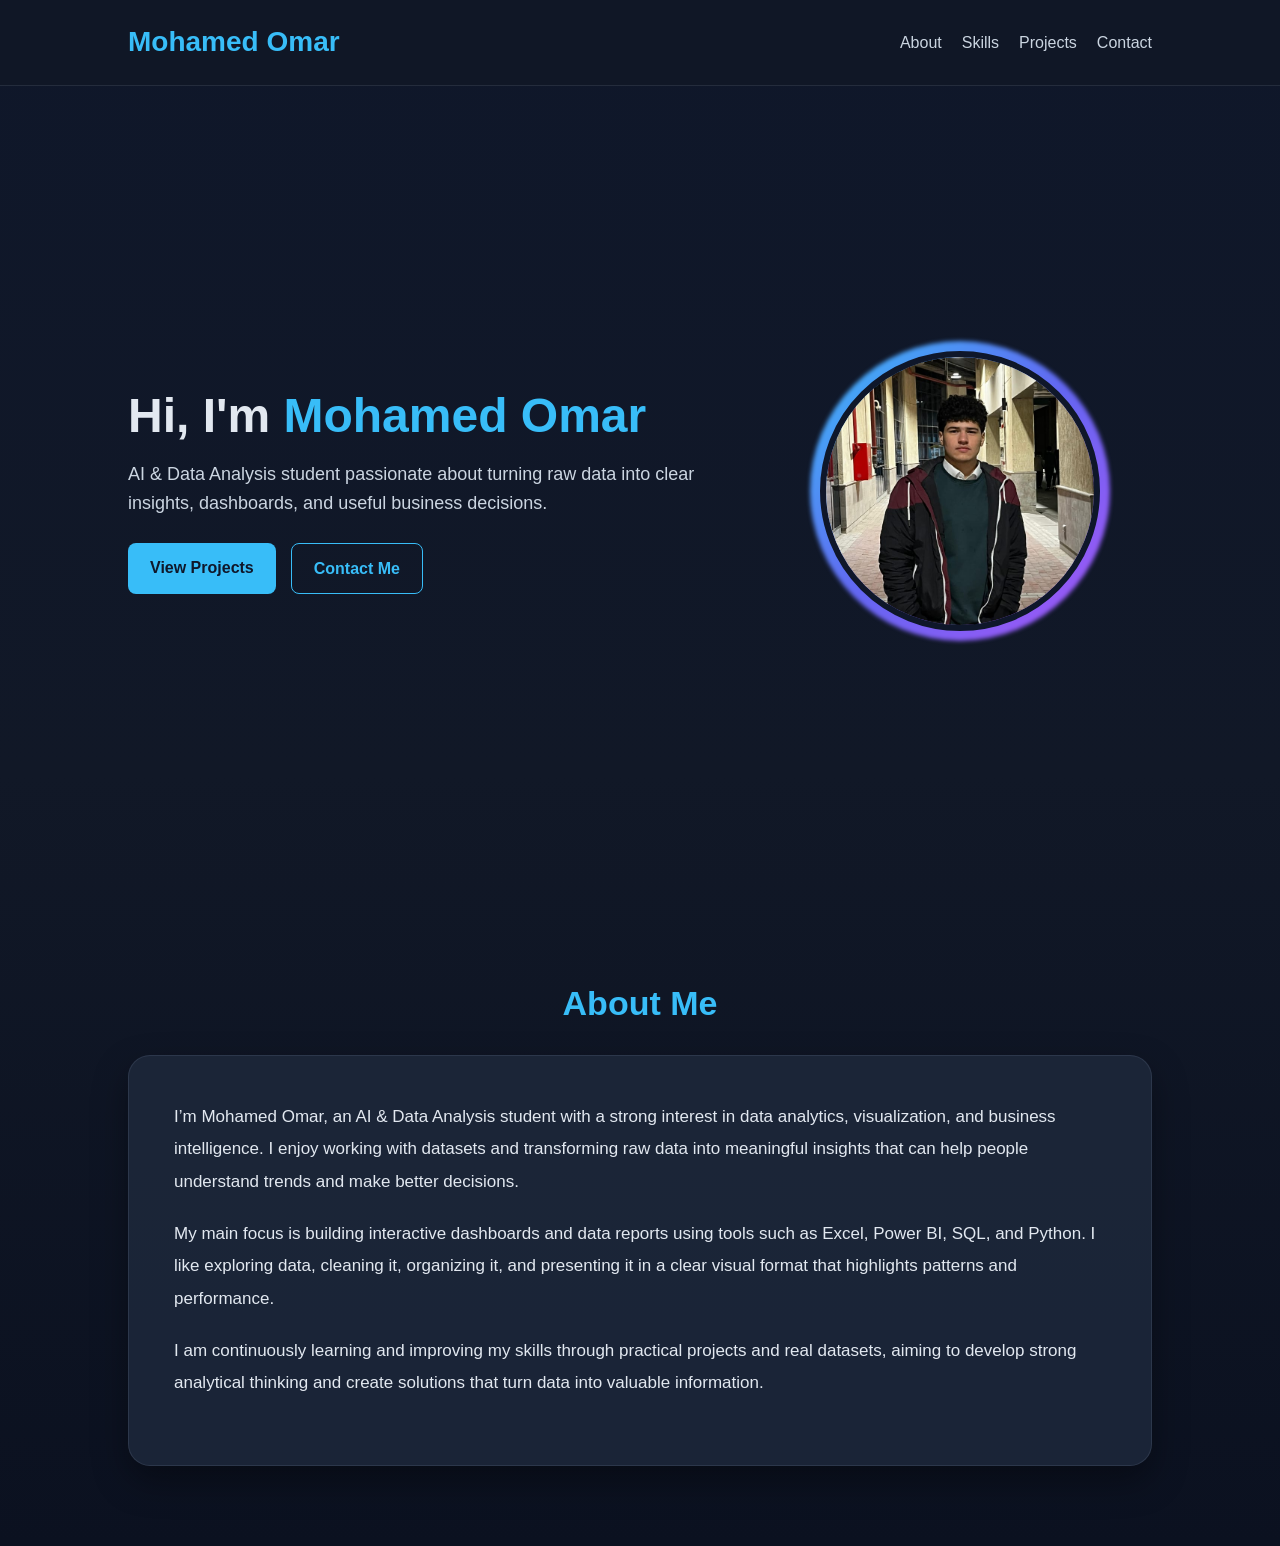
==== commit f8f4062f: "Update index.html" ====
--- a/index.html
+++ b/index.html
@@ -153,10 +153,7 @@
 height:100%;
 border-radius:50%;
 object-fit:cover;
-object-position:center;
 border:6px solid #0f172a;
-z-index:1;
-display:block;
 background:#1e293b;
 }
 
@@ -171,7 +168,25 @@
 text-align:center;
 }
 
-.about-box,
+/* ABOUT SECTION */
+
+.about-box{
+max-width:1100px;
+margin:auto;
+background:rgba(30,41,59,0.85);
+border:1px solid rgba(148,163,184,0.15);
+padding:45px;
+border-radius:22px;
+box-shadow:0 15px 35px rgba(0,0,0,0.35);
+}
+
+.about-box p{
+font-size:17px;
+line-height:1.9;
+color:#e2e8f0;
+margin-bottom:20px;
+}
+
 .contact-box{
 max-width:1000px;
 margin:auto;
@@ -255,37 +270,6 @@
 margin-top:40px;
 }
 
-@media (max-width:768px){
-
-nav{
-padding:18px 6%;
-}
-
-.hero,
-section{
-padding-left:6%;
-padding-right:6%;
-}
-
-.hero{
-text-align:center;
-justify-content:center;
-}
-
-.hero-buttons{
-justify-content:center;
-}
-
-.hero-text h1{
-font-size:36px;
-}
-
-nav .nav-links{
-gap:12px;
-}
-
-}
-
 </style>
 </head>
 
@@ -304,7 +288,6 @@
 <section class="hero">
 
 <div class="hero-text">
-
 <h1>Hi, I'm <span>Mohamed Omar</span></h1>
 
 <p>
@@ -316,7 +299,6 @@
 <a href="#projects" class="btn btn-primary">View Projects</a>
 <a href="#contact" class="btn btn-secondary">Contact Me</a>
 </div>
-
 </div>
 
 <div class="profile-wrapper">
@@ -332,107 +314,17 @@
 <div class="about-box">
 
 <p>
-I’m Mohamed Omar, an AI & Data Analysis student with a strong interest in
-data analytics, visualization, and business intelligence.
+I’m Mohamed Omar, an AI & Data Analysis student with a strong interest in data analytics, visualization, and business intelligence. I enjoy working with datasets and transforming raw data into meaningful insights that can help people understand trends and make better decisions.
 </p>
 
+<p>
+My main focus is building interactive dashboards and data reports using tools such as Excel, Power BI, SQL, and Python. I like exploring data, cleaning it, organizing it, and presenting it in a clear visual format that highlights patterns and performance.
+</p>
+
+<p>
+I am continuously learning and improving my skills through practical projects and real datasets, aiming to develop strong analytical thinking and create solutions that turn data into valuable information.
+</p>
+
 </div>
 
 </section>
-
-<section id="skills">
-
-<h2 class="section-title">Skills</h2>
-
-<div class="skills">
-
-<div class="skill">Excel</div>
-<div class="skill">Power BI</div>
-<div class="skill">Python</div>
-<div class="skill">SQL</div>
-<div class="skill">Data Cleaning</div>
-<div class="skill">Dashboard Design</div>
-<div class="skill">Data Analysis</div>
-<div class="skill">Machine Learning</div>
-
-</div>
-
-</section>
-
-<section id="projects">
-
-<h2 class="section-title">Projects</h2>
-
-<div class="cards">
-
-<div class="card">
-
-<h3>Sales Pipeline Dashboard</h3>
-
-<p>
-Interactive Excel dashboard for tracking opportunities,
-pipeline stages, performance, and conversion insights.
-</p>
-
-<a href="sales-pipeline.xlsx" target="_blank" class="btn btn-primary">
-View Project
-</a>
-
-</div>
-
-<div class="card">
-
-<h3>Coffee Shop Sales Analysis</h3>
-
-<p>
-Excel analysis project exploring sales trends, top products,
-and dashboard-based reporting for coffee shop performance.
-</p>
-
-<a href="coffee-shop-sales.xlsx" target="_blank" class="btn btn-primary">
-View Project
-</a>
-
-</div>
-
-</div>
-
-</section>
-
-<section id="contact">
-
-<h2 class="section-title">Contact</h2>
-
-<div class="contact-box">
-
-<p style="text-align:center;">
-Interested in working together or checking out more of my work?
-Let’s connect.
-</p>
-
-<div class="contact-links">
-
-<a href="mailto:yourmail@example.com" class="btn btn-primary">
-Email Me
-</a>
-
-<a href="https://www.linkedin.com/" target="_blank" class="btn btn-secondary">
-LinkedIn
-</a>
-
-<a href="https://github.com/" target="_blank" class="btn btn-secondary">
-GitHub
-</a>
-
-</div>
-
-</div>
-
-</section>
-
-<footer>
-© 2026 Mohamed Omar | All Rights Reserved
-</footer>
-
-</body>
-</html>
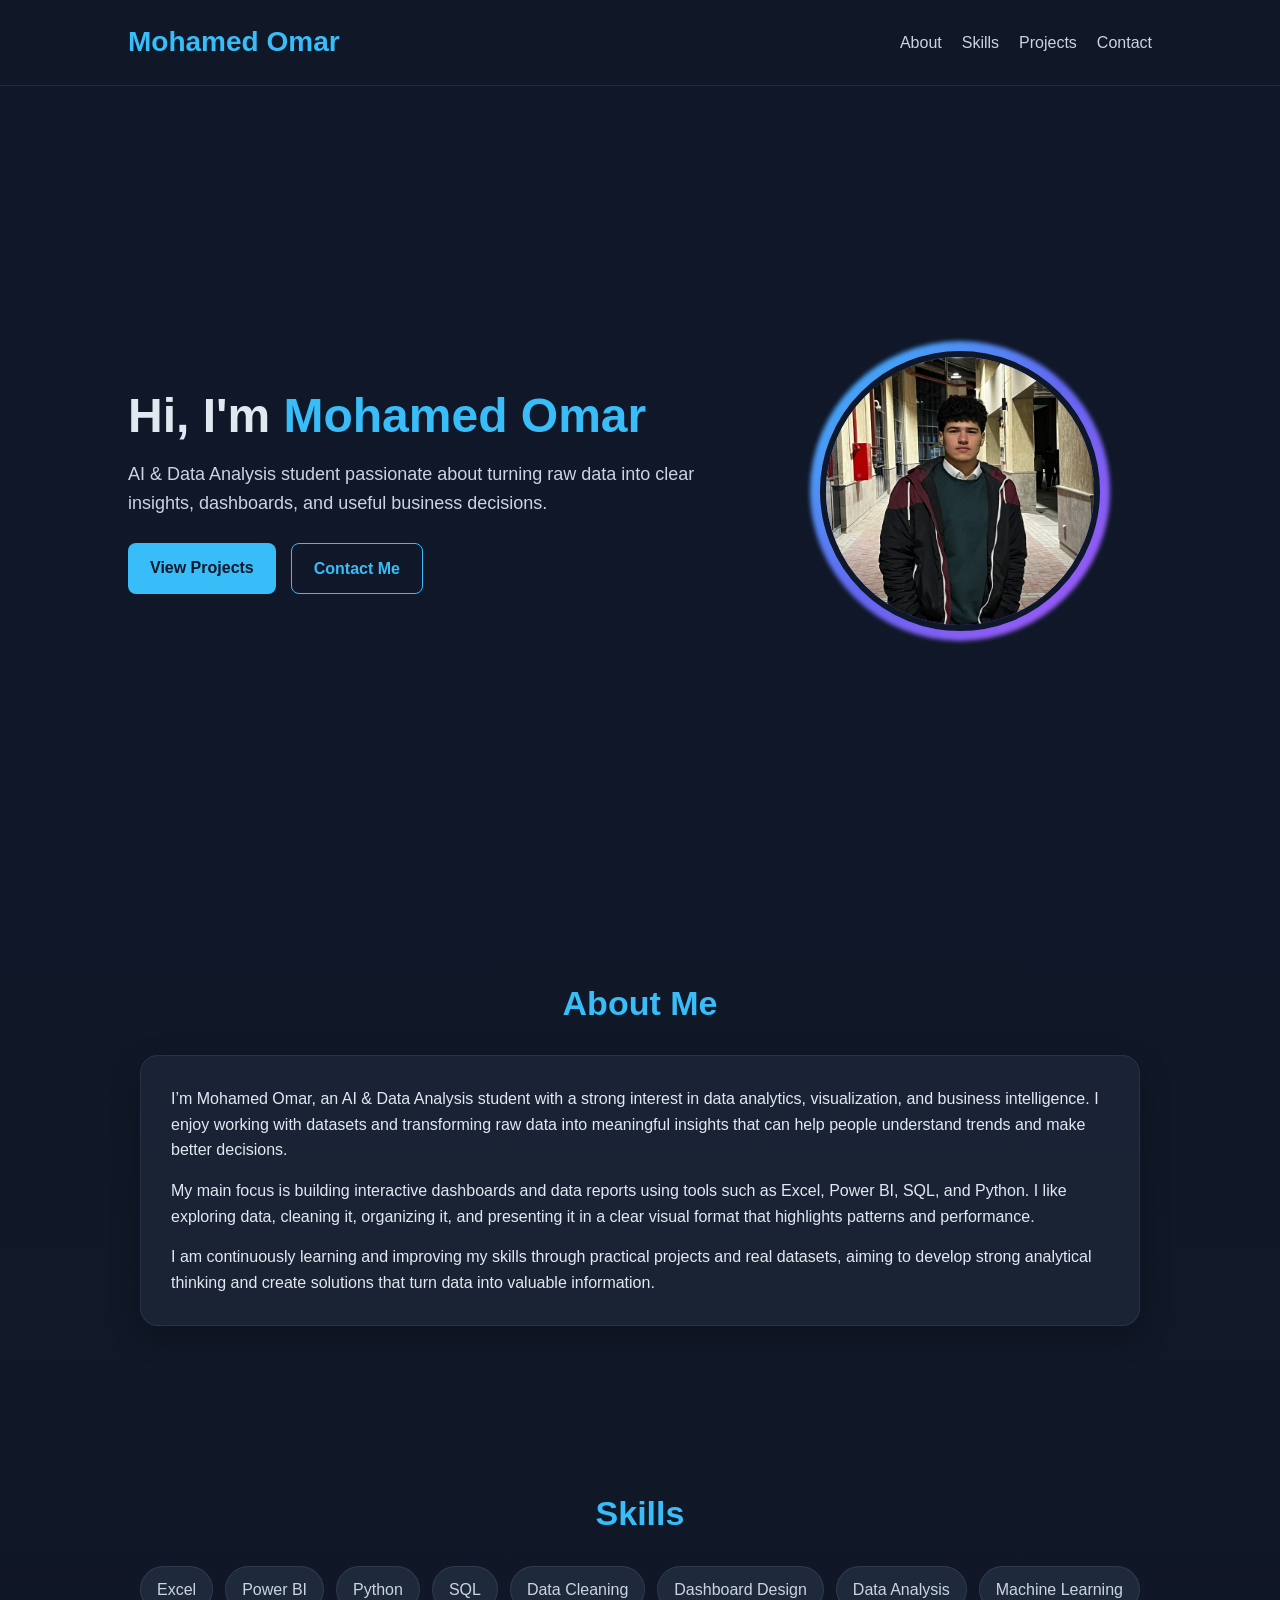
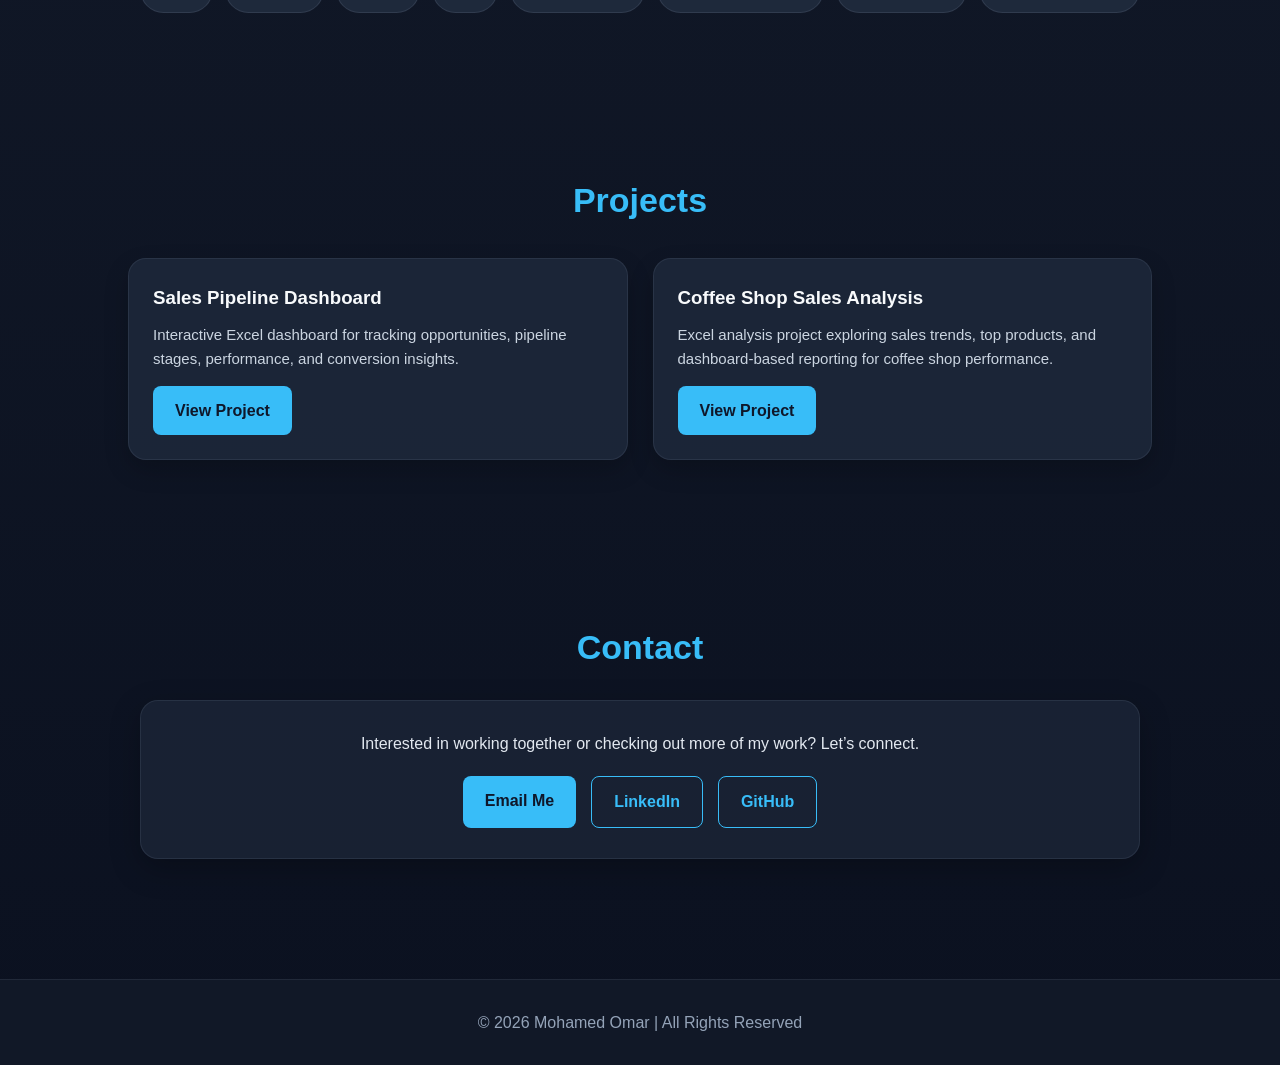
==== commit 97dd3b36: "Update index.html" ====
--- a/index.html
+++ b/index.html
@@ -1,275 +1,284 @@
 <!DOCTYPE html>
 <html lang="en">
-
 <head>
 <meta charset="UTF-8" />
 <meta name="viewport" content="width=device-width, initial-scale=1.0" />
 <title>Mohamed Omar | AI & Data Analyst</title>
 
 <style>
-
-*{
-margin:0;
-padding:0;
-box-sizing:border-box;
-scroll-behavior:smooth;
-}
-
-body{
-font-family:'Segoe UI',sans-serif;
-background:linear-gradient(180deg,#0f172a,#111827,#0b1120);
-color:#e2e8f0;
-line-height:1.6;
-}
-
-a{
-text-decoration:none;
-color:inherit;
-}
-
-nav{
-position:sticky;
-top:0;
-z-index:1000;
-display:flex;
-justify-content:space-between;
-align-items:center;
-padding:20px 10%;
-background:rgba(17,24,39,0.92);
-backdrop-filter:blur(10px);
-border-bottom:1px solid rgba(148,163,184,0.15);
-}
-
-nav h2{
-color:#38bdf8;
-font-size:28px;
-}
-
-nav .nav-links{
-display:flex;
-gap:20px;
-flex-wrap:wrap;
-}
-
-nav a{
-color:#cbd5e1;
-transition:0.3s;
-font-weight:500;
-}
-
-nav a:hover{
-color:#38bdf8;
-}
-
-.hero{
-min-height:90vh;
-display:flex;
-align-items:center;
-justify-content:space-between;
-gap:40px;
-padding:80px 10%;
-flex-wrap:wrap;
-}
-
-.hero-text{
-flex:1;
-min-width:280px;
-max-width:600px;
-}
-
-.hero-text h1{
-font-size:48px;
-margin-bottom:15px;
-line-height:1.2;
-}
-
-.hero-text span{
-color:#38bdf8;
-}
-
-.hero-text p{
-color:#cbd5e1;
-font-size:18px;
-margin-bottom:25px;
-}
-
-.hero-buttons{
-display:flex;
-gap:15px;
-flex-wrap:wrap;
-}
-
-.btn{
-display:inline-block;
-padding:12px 22px;
-border-radius:8px;
-font-weight:bold;
-transition:0.3s ease;
-cursor:pointer;
-border:none;
-}
-
-.btn-primary{
-background:#38bdf8;
-color:#0f172a;
-}
-
-.btn-primary:hover{
-background:#0ea5e9;
-transform:translateY(-2px);
-}
-
-.btn-secondary{
-border:1px solid #38bdf8;
-color:#38bdf8;
-background:transparent;
-}
-
-.btn-secondary:hover{
-background:#38bdf8;
-color:#0f172a;
-transform:translateY(-2px);
-}
-
-.profile-wrapper{
-position:relative;
-width:280px;
-height:280px;
-margin:auto;
-}
-
-.profile-wrapper::before{
-content:"";
-position:absolute;
-inset:-10px;
-border-radius:50%;
-background:linear-gradient(135deg,#38bdf8,#6366f1,#a855f7);
-filter:blur(2px);
-}
-
-.profile{
-position:relative;
-width:100%;
-height:100%;
-border-radius:50%;
-object-fit:cover;
-border:6px solid #0f172a;
-background:#1e293b;
-}
-
-section{
-padding:80px 10%;
-}
-
-.section-title{
-font-size:34px;
-margin-bottom:25px;
-color:#38bdf8;
-text-align:center;
-}
-
-/* ABOUT SECTION */
-
-.about-box{
-max-width:1100px;
-margin:auto;
-background:rgba(30,41,59,0.85);
-border:1px solid rgba(148,163,184,0.15);
-padding:45px;
-border-radius:22px;
-box-shadow:0 15px 35px rgba(0,0,0,0.35);
-}
-
-.about-box p{
-font-size:17px;
-line-height:1.9;
-color:#e2e8f0;
-margin-bottom:20px;
-}
-
-.contact-box{
-max-width:1000px;
-margin:auto;
-background:rgba(30,41,59,0.7);
-border:1px solid rgba(148,163,184,0.12);
-padding:30px;
-border-radius:18px;
-box-shadow:0 10px 30px rgba(0,0,0,0.25);
-}
-
-.skills{
-display:flex;
-flex-wrap:wrap;
-gap:12px;
-justify-content:center;
-margin-top:20px;
-}
-
-.skill{
-background:#1e293b;
-color:#cbd5e1;
-padding:10px 16px;
-border-radius:999px;
-border:1px solid rgba(148,163,184,0.15);
-transition:0.3s;
-}
-
-.skill:hover{
-border-color:#38bdf8;
-color:#38bdf8;
-transform:translateY(-2px);
-}
-
-.cards{
-display:grid;
-grid-template-columns:repeat(auto-fit,minmax(260px,1fr));
-gap:25px;
-margin-top:30px;
-}
-
-.card{
-background:rgba(30,41,59,0.85);
-padding:24px;
-border-radius:18px;
-border:1px solid rgba(148,163,184,0.12);
-transition:0.3s;
-box-shadow:0 10px 25px rgba(0,0,0,0.2);
-}
-
-.card:hover{
-transform:translateY(-6px);
-border-color:#38bdf8;
-box-shadow:0 14px 35px rgba(56,189,248,0.12);
-}
-
-.card h3{
-margin-bottom:10px;
-color:#f8fafc;
-}
-
-.card p{
-color:#cbd5e1;
-font-size:15px;
-margin-bottom:15px;
-}
-
-.contact-links{
-display:flex;
-gap:15px;
-flex-wrap:wrap;
-margin-top:20px;
-justify-content:center;
-}
-
-footer{
-text-align:center;
-padding:30px;
-background:#111827;
-color:#94a3b8;
-border-top:1px solid rgba(148,163,184,0.12);
-margin-top:40px;
-}
-
+* {
+margin: 0;
+padding: 0;
+box-sizing: border-box;
+scroll-behavior: smooth;
+}
+
+body {
+font-family: 'Segoe UI', sans-serif;
+background: linear-gradient(180deg, #0f172a, #111827, #0b1120);
+color: #e2e8f0;
+line-height: 1.6;
+}
+
+a {
+text-decoration: none;
+color: inherit;
+}
+
+nav {
+position: sticky;
+top: 0;
+z-index: 1000;
+display: flex;
+justify-content: space-between;
+align-items: center;
+padding: 20px 10%;
+background: rgba(17, 24, 39, 0.92);
+backdrop-filter: blur(10px);
+border-bottom: 1px solid rgba(148, 163, 184, 0.15);
+}
+
+nav h2 {
+color: #38bdf8;
+font-size: 28px;
+}
+
+nav .nav-links {
+display: flex;
+gap: 20px;
+flex-wrap: wrap;
+}
+
+nav a {
+color: #cbd5e1;
+transition: 0.3s;
+font-weight: 500;
+}
+
+nav a:hover {
+color: #38bdf8;
+}
+
+.hero {
+min-height: 90vh;
+display: flex;
+align-items: center;
+justify-content: space-between;
+gap: 40px;
+padding: 80px 10%;
+flex-wrap: wrap;
+}
+
+.hero-text {
+flex: 1;
+min-width: 280px;
+max-width: 600px;
+}
+
+.hero-text h1 {
+font-size: 48px;
+margin-bottom: 15px;
+line-height: 1.2;
+}
+
+.hero-text span {
+color: #38bdf8;
+}
+
+.hero-text p {
+color: #cbd5e1;
+font-size: 18px;
+margin-bottom: 25px;
+}
+
+.hero-buttons {
+display: flex;
+gap: 15px;
+flex-wrap: wrap;
+}
+
+.btn {
+display: inline-block;
+padding: 12px 22px;
+border-radius: 8px;
+font-weight: bold;
+transition: 0.3s ease;
+cursor: pointer;
+border: none;
+}
+
+.btn-primary {
+background: #38bdf8;
+color: #0f172a;
+}
+
+.btn-primary:hover {
+background: #0ea5e9;
+transform: translateY(-2px);
+}
+
+.btn-secondary {
+border: 1px solid #38bdf8;
+color: #38bdf8;
+background: transparent;
+}
+
+.btn-secondary:hover {
+background: #38bdf8;
+color: #0f172a;
+transform: translateY(-2px);
+}
+
+.profile-wrapper {
+position: relative;
+width: 280px;
+height: 280px;
+margin: auto;
+}
+
+.profile-wrapper::before {
+content: "";
+position: absolute;
+inset: -10px;
+border-radius: 50%;
+background: linear-gradient(135deg, #38bdf8, #6366f1, #a855f7);
+filter: blur(2px);
+}
+
+.profile {
+position: relative;
+width: 100%;
+height: 100%;
+border-radius: 50%;
+object-fit: cover;
+object-position: center;
+border: 6px solid #0f172a;
+z-index: 1;
+display: block;
+background: #1e293b;
+}
+
+section {
+padding: 80px 10%;
+}
+
+.section-title {
+font-size: 34px;
+margin-bottom: 25px;
+color: #38bdf8;
+text-align: center;
+}
+
+.about-box, .contact-box {
+max-width: 1000px;
+margin: auto;
+background: rgba(30, 41, 59, 0.7);
+border: 1px solid rgba(148, 163, 184, 0.12);
+padding: 30px;
+border-radius: 18px;
+box-shadow: 0 10px 30px rgba(0, 0, 0, 0.25);
+}
+
+.skills {
+display: flex;
+flex-wrap: wrap;
+gap: 12px;
+justify-content: center;
+margin-top: 20px;
+}
+
+.skill {
+background: #1e293b;
+color: #cbd5e1;
+padding: 10px 16px;
+border-radius: 999px;
+border: 1px solid rgba(148, 163, 184, 0.15);
+transition: 0.3s;
+}
+
+.skill:hover {
+border-color: #38bdf8;
+color: #38bdf8;
+transform: translateY(-2px);
+}
+
+.cards {
+display: grid;
+grid-template-columns: repeat(auto-fit, minmax(260px, 1fr));
+gap: 25px;
+margin-top: 30px;
+}
+
+.card {
+background: rgba(30, 41, 59, 0.85);
+padding: 24px;
+border-radius: 18px;
+border: 1px solid rgba(148, 163, 184, 0.12);
+transition: 0.3s;
+box-shadow: 0 10px 25px rgba(0, 0, 0, 0.2);
+}
+
+.card:hover {
+transform: translateY(-6px);
+border-color: #38bdf8;
+box-shadow: 0 14px 35px rgba(56, 189, 248, 0.12);
+}
+
+.card h3 {
+margin-bottom: 10px;
+color: #f8fafc;
+}
+
+.card p {
+color: #cbd5e1;
+font-size: 15px;
+margin-bottom: 15px;
+}
+
+.contact-links {
+display: flex;
+gap: 15px;
+flex-wrap: wrap;
+margin-top: 20px;
+justify-content: center;
+}
+
+footer {
+text-align: center;
+padding: 30px;
+background: #111827;
+color: #94a3b8;
+border-top: 1px solid rgba(148, 163, 184, 0.12);
+margin-top: 40px;
+}
+
+@media (max-width: 768px) {
+nav {
+padding: 18px 6%;
+}
+
+.hero, section {
+padding-left: 6%;
+padding-right: 6%;
+}
+
+.hero {
+text-align: center;
+justify-content: center;
+}
+
+.hero-buttons {
+justify-content: center;
+}
+
+.hero-text h1 {
+font-size: 36px;
+}
+
+nav .nav-links {
+gap: 12px;
+}
+}
 </style>
 </head>
 
@@ -277,6 +286,7 @@
 
 <nav>
 <h2>Mohamed Omar</h2>
+
 <div class="nav-links">
 <a href="#about">About</a>
 <a href="#skills">Skills</a>
@@ -291,14 +301,14 @@
 <h1>Hi, I'm <span>Mohamed Omar</span></h1>
 
 <p>
-AI & Data Analysis student passionate about turning raw data into
-clear insights, dashboards, and useful business decisions.
+AI & Data Analysis student passionate about turning raw data into clear insights, dashboards, and useful business decisions.
 </p>
 
 <div class="hero-buttons">
 <a href="#projects" class="btn btn-primary">View Projects</a>
 <a href="#contact" class="btn btn-secondary">Contact Me</a>
 </div>
+
 </div>
 
 <div class="profile-wrapper">
@@ -317,14 +327,107 @@
 I’m Mohamed Omar, an AI & Data Analysis student with a strong interest in data analytics, visualization, and business intelligence. I enjoy working with datasets and transforming raw data into meaningful insights that can help people understand trends and make better decisions.
 </p>
 
+<p style="margin-top:15px;">
+My main focus is building interactive dashboards and data reports using tools such as Excel, Power BI, SQL, and Python. I like exploring data, cleaning it, organizing it, and presenting it in a clear visual format that highlights patterns and performance.
+</p>
+
+<p style="margin-top:15px;">
+I am continuously learning and improving my skills through practical projects and real datasets, aiming to develop strong analytical thinking and create solutions that turn data into valuable information.
+</p>
+
+</div>
+</section>
+
+<section id="skills">
+
+<h2 class="section-title">Skills</h2>
+
+<div class="skills">
+
+<div class="skill">Excel</div>
+<div class="skill">Power BI</div>
+<div class="skill">Python</div>
+<div class="skill">SQL</div>
+<div class="skill">Data Cleaning</div>
+<div class="skill">Dashboard Design</div>
+<div class="skill">Data Analysis</div>
+<div class="skill">Machine Learning</div>
+
+</div>
+
+</section>
+
+<section id="projects">
+
+<h2 class="section-title">Projects</h2>
+
+<div class="cards">
+
+<div class="card">
+
+<h3>Sales Pipeline Dashboard</h3>
+
 <p>
-My main focus is building interactive dashboards and data reports using tools such as Excel, Power BI, SQL, and Python. I like exploring data, cleaning it, organizing it, and presenting it in a clear visual format that highlights patterns and performance.
-</p>
+Interactive Excel dashboard for tracking opportunities, pipeline stages, performance, and conversion insights.
+</p>
+
+<a href="sales-pipeline.xlsx" target="_blank" class="btn btn-primary">
+View Project
+</a>
+
+</div>
+
+<div class="card">
+
+<h3>Coffee Shop Sales Analysis</h3>
 
 <p>
-I am continuously learning and improving my skills through practical projects and real datasets, aiming to develop strong analytical thinking and create solutions that turn data into valuable information.
-</p>
+Excel analysis project exploring sales trends, top products, and dashboard-based reporting for coffee shop performance.
+</p>
+
+<a href="coffee-shop-sales.xlsx" target="_blank" class="btn btn-primary">
+View Project
+</a>
+
+</div>
 
 </div>
 
 </section>
+
+<section id="contact">
+
+<h2 class="section-title">Contact</h2>
+
+<div class="contact-box">
+
+<p style="text-align:center;">
+Interested in working together or checking out more of my work? Let’s connect.
+</p>
+
+<div class="contact-links">
+
+<a href="mailto:yourmail@example.com" class="btn btn-primary">
+Email Me
+</a>
+
+<a href="https://www.linkedin.com/" target="_blank" class="btn btn-secondary">
+LinkedIn
+</a>
+
+<a href="https://github.com/" target="_blank" class="btn btn-secondary">
+GitHub
+</a>
+
+</div>
+
+</div>
+
+</section>
+
+<footer>
+© 2026 Mohamed Omar | All Rights Reserved
+</footer>
+
+</body>
+</html>
